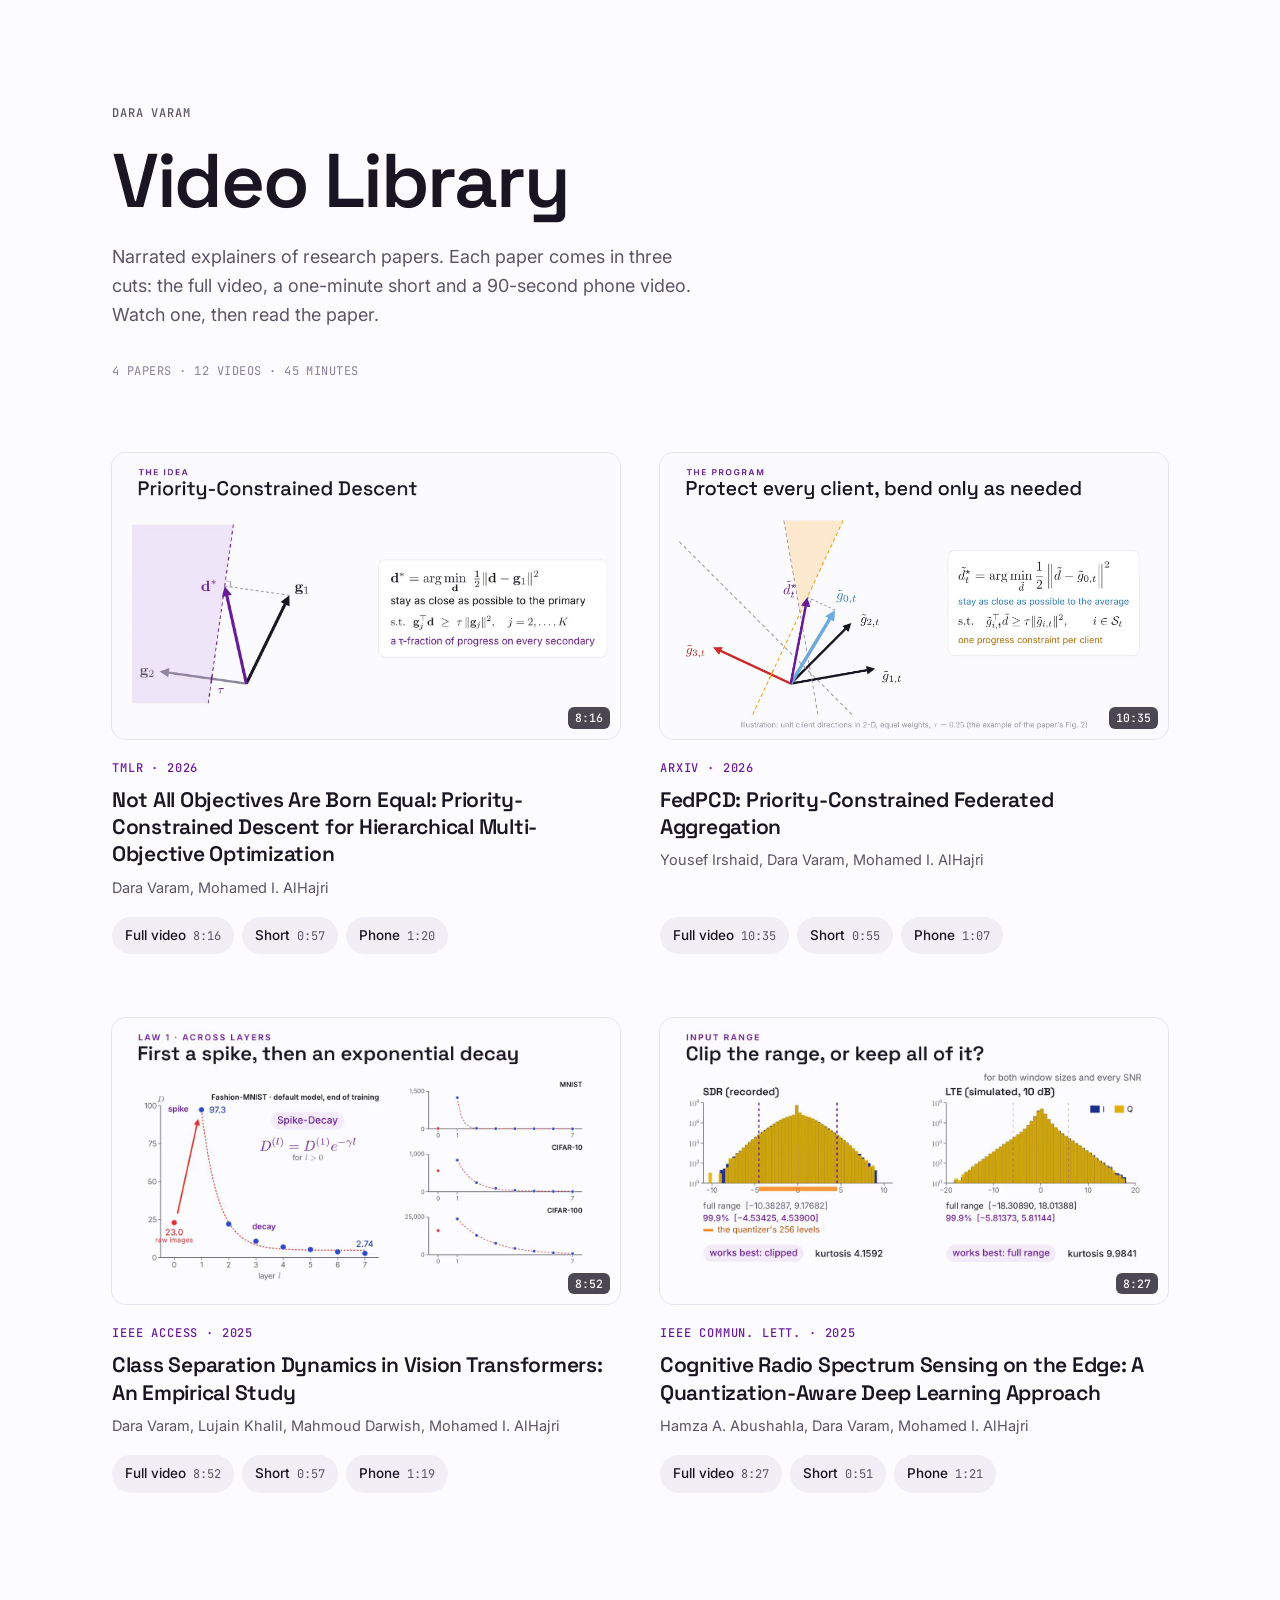
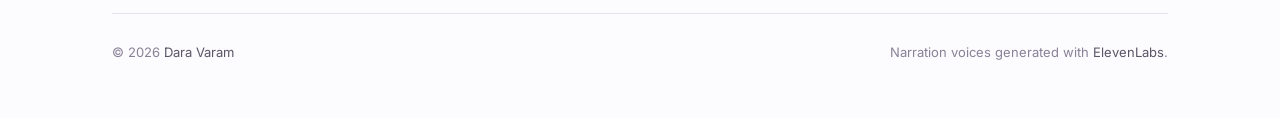
==== index.html @ 5857c69d "Video Library: four papers, three cuts each index.html and one page per paper, generated from papers" ====
<!DOCTYPE html>
<html lang="en">
<head>
<meta charset="utf-8" />
<meta name="viewport" content="width=device-width, initial-scale=1" />
<title>Video Library · Dara Varam</title>
<meta name="description" content="Narrated explainers of research papers. Each paper comes in three cuts: the full video, a one-minute short and a 90-second phone video. Watch one, then read the paper." />
<link rel="canonical" href="https://daravaram.github.io/video-library/" />
<meta property="og:type" content="website" />
<meta property="og:title" content="Video Library · Dara Varam" />
<meta property="og:description" content="Narrated explainers of research papers. Each paper comes in three cuts: the full video, a one-minute short and a 90-second phone video. Watch one, then read the paper." />
<meta property="og:url" content="https://daravaram.github.io/video-library/" />
<meta property="og:image" content="https://daravaram.github.io/video-library/assets/og.jpg" />
<meta name="twitter:card" content="summary_large_image" />
<meta name="theme-color" content="#FCFBFD" media="(prefers-color-scheme: light)" />
<meta name="theme-color" content="#131117" media="(prefers-color-scheme: dark)" />
<link rel="preconnect" href="https://fonts.googleapis.com" />
<link rel="preconnect" href="https://fonts.gstatic.com" crossorigin />
<link rel="stylesheet" href="https://fonts.googleapis.com/css2?family=Space+Grotesk:wght@500;600&family=Inter:wght@400;500;600&family=JetBrains+Mono:wght@400;500&display=swap" />
<link rel="icon" href="data:image/svg+xml,%3Csvg xmlns='http://www.w3.org/2000/svg' viewBox='0 0 32 32'%3E%3Crect width='32' height='32' rx='8' fill='%236A1B9A'/%3E%3Cpath d='M12.5 9.5v13l10-6.5z' fill='%23FCFBFD'/%3E%3C/svg%3E" />
<link rel="stylesheet" href="assets/style.css?v=ab50d0f7" />
</head>
<body class="home">
<div class="wrap">
  <header class="masthead">
    <p class="eyebrow"><a href="https://daravaram.github.io/">Dara Varam</a></p>
    <h1>Video Library</h1>
    <p class="intro">Narrated explainers of research papers. Each paper comes in three cuts: the full video, a one-minute short and a 90-second phone video. Watch one, then read the paper.</p>
    <p class="stats">4 papers · 12 videos · 45 minutes</p>
  </header>
  <main class="grid">
    <article class="card">
      <a class="thumb" href="pcd/" aria-label="Watch: Priority-Constrained Descent (PCD)">
        <img src="videos/pcd/full.jpg" alt="" width="1280" height="720" loading="lazy" />
        <video muted loop playsinline preload="none" data-src="videos/pcd/short.mp4" aria-hidden="true" tabindex="-1"></video>
        <span class="runtime">8:16</span>
      </a>
      <p class="meta">TMLR · 2026</p>
      <h2><a href="pcd/">Not All Objectives Are Born Equal: Priority-Constrained Descent for Hierarchical Multi-Objective Optimization</a></h2>
      <p class="authors">Dara Varam, Mohamed I. AlHajri</p>
      <ul class="cuts" aria-label="Cuts"><li><a href="pcd/#full">Full video <span>8:16</span></a></li><li><a href="pcd/#short">Short <span>0:57</span></a></li><li><a href="pcd/#phone">Phone <span>1:20</span></a></li></ul>
    </article>
    <article class="card">
      <a class="thumb" href="fedpcd/" aria-label="Watch: FedPCD">
        <img src="videos/fedpcd/full.jpg" alt="" width="1280" height="720" loading="lazy" />
        <video muted loop playsinline preload="none" data-src="videos/fedpcd/short.mp4" aria-hidden="true" tabindex="-1"></video>
        <span class="runtime">10:35</span>
      </a>
      <p class="meta">arXiv · 2026</p>
      <h2><a href="fedpcd/">FedPCD: Priority-Constrained Federated Aggregation</a></h2>
      <p class="authors">Yousef Irshaid, Dara Varam, Mohamed I. AlHajri</p>
      <ul class="cuts" aria-label="Cuts"><li><a href="fedpcd/#full">Full video <span>10:35</span></a></li><li><a href="fedpcd/#short">Short <span>0:55</span></a></li><li><a href="fedpcd/#phone">Phone <span>1:07</span></a></li></ul>
    </article>
    <article class="card">
      <a class="thumb" href="vit-class-separation/" aria-label="Watch: Class Separation Dynamics in Vision Transformers">
        <img src="videos/vit-class-separation/full.jpg" alt="" width="1280" height="720" loading="lazy" />
        <video muted loop playsinline preload="none" data-src="videos/vit-class-separation/short.mp4" aria-hidden="true" tabindex="-1"></video>
        <span class="runtime">8:52</span>
      </a>
      <p class="meta">IEEE Access · 2025</p>
      <h2><a href="vit-class-separation/">Class Separation Dynamics in Vision Transformers: An Empirical Study</a></h2>
      <p class="authors">Dara Varam, Lujain Khalil, Mahmoud Darwish, Mohamed I. AlHajri</p>
      <ul class="cuts" aria-label="Cuts"><li><a href="vit-class-separation/#full">Full video <span>8:52</span></a></li><li><a href="vit-class-separation/#short">Short <span>0:57</span></a></li><li><a href="vit-class-separation/#phone">Phone <span>1:19</span></a></li></ul>
    </article>
    <article class="card">
      <a class="thumb" href="spectrum-sensing/" aria-label="Watch: Cognitive Radio Spectrum Sensing on the Edge">
        <img src="videos/spectrum-sensing/full.jpg" alt="" width="1280" height="720" loading="lazy" />
        <video muted loop playsinline preload="none" data-src="videos/spectrum-sensing/short.mp4" aria-hidden="true" tabindex="-1"></video>
        <span class="runtime">8:27</span>
      </a>
      <p class="meta">IEEE Commun. Lett. · 2025</p>
      <h2><a href="spectrum-sensing/">Cognitive Radio Spectrum Sensing on the Edge: A Quantization-Aware Deep Learning Approach</a></h2>
      <p class="authors">Hamza A. Abushahla, Dara Varam, Mohamed I. AlHajri</p>
      <ul class="cuts" aria-label="Cuts"><li><a href="spectrum-sensing/#full">Full video <span>8:27</span></a></li><li><a href="spectrum-sensing/#short">Short <span>0:51</span></a></li><li><a href="spectrum-sensing/#phone">Phone <span>1:21</span></a></li></ul>
    </article>
  </main>
  <footer class="site">
    <span>&copy; 2026 <a href="https://daravaram.github.io/">Dara Varam</a></span>
    <span>Narration voices generated with <a href="https://elevenlabs.io" target="_blank" rel="noopener">ElevenLabs</a>.</span>
  </footer>
</div>
<script src="assets/library.js?v=c8559719"></script>
</body>
</html>
---- assets/style.css ----
/* Video Library. The colours and fonts are the videos' own (elib's default theme). */

:root {
  --paper: #FCFBFD;
  --surface: #FFFFFF;
  --ink: #1A1523;
  --slate: #5B5566;
  --faint: #8A8298;
  --mist: #E7E3EE;
  --chip: #F1EEF5;
  --accent: #6A1B9A;
  --on-accent: #FCFBFD;
  --shadow: 0 1px 2px rgba(26, 21, 35, .06), 0 8px 24px -12px rgba(26, 21, 35, .18);
  --display: "Space Grotesk", ui-sans-serif, system-ui, sans-serif;
  --body: "Inter", ui-sans-serif, system-ui, sans-serif;
  --mono: "JetBrains Mono", ui-monospace, "SF Mono", Menlo, monospace;
  --radius: 14px;
  color-scheme: light;
}

@media (prefers-color-scheme: dark) {
  :root {
    --paper: #131117;
    --surface: #1B1820;
    --ink: #EEEBF2;
    --slate: #A9A2B5;
    --faint: #7E778A;
    --mist: #2C2833;
    --chip: #221F28;
    --accent: #C9A2E8;
    --on-accent: #131117;
    --shadow: 0 1px 2px rgba(0, 0, 0, .3), 0 8px 24px -12px rgba(0, 0, 0, .6);
    color-scheme: dark;
  }
}

*, *::before, *::after { box-sizing: border-box; }
html { -webkit-text-size-adjust: 100%; }
body {
  margin: 0;
  background: var(--paper);
  color: var(--ink);
  font: 400 16px/1.6 var(--body);
  -webkit-font-smoothing: antialiased;
  -moz-osx-font-smoothing: grayscale;
}
a { color: inherit; }
img, video { max-width: 100%; }
:focus-visible { outline: 2px solid var(--accent); outline-offset: 3px; border-radius: 6px; }
::selection { background: var(--accent); color: var(--on-accent); }

.wrap { max-width: 1120px; margin: 0 auto; padding: 0 32px; }
.wrap.narrow { max-width: 960px; }
@media (max-width: 640px) { .wrap { padding: 0 16px; } }

/* small mono labels: the owner, venues, section names */
.eyebrow, .meta, .label, .stats, .crumbs, .pager small {
  font-family: var(--mono);
  font-size: 12px;
  font-weight: 500;
  letter-spacing: .07em;
  text-transform: uppercase;
}

/* ---------------------------------------------------------------- index */

.masthead { padding: 104px 0 64px; }
.eyebrow { margin: 0 0 20px; color: var(--slate); }
.eyebrow a { text-decoration: none; }
.eyebrow a:hover { color: var(--accent); }
h1 {
  margin: 0;
  font: 600 clamp(44px, 7.5vw, 76px)/1 var(--display);
  letter-spacing: -.03em;
}
.intro { max-width: 54ch; margin: 24px 0 0; color: var(--slate); font-size: 18px; line-height: 1.6; }
.stats { margin: 32px 0 0; color: var(--faint); font-weight: 400; letter-spacing: .04em; }

.grid { display: grid; grid-template-columns: 1fr; gap: 64px 40px; padding: 8px 0 120px; }
@media (min-width: 780px) { .grid { grid-template-columns: 1fr 1fr; } }
@media (max-width: 640px) { .masthead { padding: 64px 0 40px; } .grid { gap: 48px; padding-bottom: 80px; } }

.card { display: flex; flex-direction: column; animation: rise .7s cubic-bezier(.2, .7, .2, 1) both; }
.card:nth-child(2) { animation-delay: .06s; }
.card:nth-child(3) { animation-delay: .12s; }
.card:nth-child(4) { animation-delay: .18s; }
.card:nth-child(n+5) { animation-delay: .24s; }
@keyframes rise { from { opacity: 0; transform: translateY(10px); } }

.thumb {
  position: relative;
  display: block;
  aspect-ratio: 16 / 9;
  overflow: hidden;
  border-radius: var(--radius);
  background: #FCFBFD;
  box-shadow: 0 0 0 1px var(--mist);
  transition: box-shadow .3s, transform .4s cubic-bezier(.2, .7, .2, 1);
}
.thumb img, .thumb video {
  position: absolute; inset: 0;
  width: 100%; height: 100%;
  object-fit: cover;
  display: block;
}
.thumb video { opacity: 0; transition: opacity .4s; }
.thumb.playing video { opacity: 1; }
.card:hover .thumb { box-shadow: 0 0 0 1px var(--mist), var(--shadow); transform: translateY(-2px); }
.runtime {
  position: absolute; right: 10px; bottom: 10px;
  padding: 5px 7px;
  border-radius: 6px;
  background: rgba(26, 21, 35, .78);
  color: #FCFBFD;
  font: 500 11.5px/1 var(--mono);
  transition: opacity .3s;
}
.thumb.playing .runtime { opacity: 0; }

.card .meta { margin: 20px 0 0; color: var(--accent); }
.card h2 { margin: 8px 0 0; font: 600 21px/1.3 var(--display); letter-spacing: -.012em; }
.card h2 a { text-decoration: none; }
.card h2 a:hover { color: var(--accent); }
.authors { margin: 8px 0 0; color: var(--slate); font-size: 14.5px; }

.cuts { display: flex; flex-wrap: wrap; gap: 8px; margin: auto 0 0; padding: 18px 0 0; list-style: none; }
.cuts a {
  display: inline-flex; align-items: baseline; gap: 7px;
  padding: 8px 13px;
  border-radius: 999px;
  background: var(--chip);
  font-size: 13.5px; font-weight: 500;
  text-decoration: none;
  transition: background .2s, color .2s;
}
.cuts a span { color: var(--slate); font: 400 12px/1 var(--mono); transition: color .2s; }
.cuts a:hover { background: var(--accent); color: var(--on-accent); }
.cuts a:hover span { color: inherit; }

/* ---------------------------------------------------------------- paper page */

.crumbs { padding: 36px 0 0; }
.crumbs a { color: var(--slate); text-decoration: none; }
.crumbs a:hover { color: var(--accent); }

.paper-head { padding: 56px 0 36px; animation: rise .6s cubic-bezier(.2, .7, .2, 1) both; }
.paper-head .meta { margin: 0; color: var(--accent); }
.paper-head h1 { margin-top: 14px; font-size: clamp(30px, 4.6vw, 46px); line-height: 1.1; letter-spacing: -.022em; }
.paper-head .authors { margin-top: 16px; font-size: 16.5px; }
@media (max-width: 640px) { .paper-head { padding: 36px 0 28px; } }

.links { display: flex; flex-wrap: wrap; gap: 8px; margin: 24px 0 0; padding: 0; list-style: none; }
.links a {
  display: inline-flex; align-items: center; gap: 6px;
  padding: 8px 13px;
  border-radius: 999px;
  background: var(--surface);
  box-shadow: inset 0 0 0 1px var(--mist);
  font-size: 14px; font-weight: 500;
  text-decoration: none;
  transition: background .2s, color .2s, box-shadow .2s;
}
.links a:hover { background: var(--accent); color: var(--on-accent); box-shadow: inset 0 0 0 1px var(--accent); }
.ext { width: 11px; height: 11px; fill: none; stroke: currentColor; stroke-width: 1.5; stroke-linecap: round; stroke-linejoin: round; opacity: .7; }

.watch { animation: rise .6s .08s cubic-bezier(.2, .7, .2, 1) both; }
.seg {
  display: inline-flex; gap: 2px;
  max-width: 100%;
  margin: 0 0 16px; padding: 4px;
  overflow-x: auto;
  border-radius: 999px;
  background: var(--chip);
  scrollbar-width: none;
}
.seg::-webkit-scrollbar { display: none; }
.seg button {
  display: inline-flex; align-items: baseline; gap: 8px;
  padding: 9px 16px;
  border: 0; border-radius: 999px;
  background: none;
  color: var(--slate);
  font: 500 14px/1.2 var(--body);
  white-space: nowrap;
  cursor: pointer;
  transition: background .2s, color .2s, box-shadow .2s;
}
.seg button span { color: var(--faint); font: 400 12px/1 var(--mono); }
.seg button:hover { color: var(--ink); }
.seg button[aria-pressed="true"] { background: var(--surface); color: var(--ink); box-shadow: 0 0 0 1px var(--mist), 0 1px 2px rgba(26, 21, 35, .06); }
@media (max-width: 640px) {
  .seg { display: flex; width: 100%; }
  .seg button { flex: 1; justify-content: center; gap: 6px; padding: 9px 6px; font-size: 13.5px; }
  .seg button span { font-size: 11px; }
}

.screen {
  aspect-ratio: 16 / 9;
  overflow: hidden;
  border-radius: var(--radius);
  background: #FCFBFD;
  box-shadow: 0 0 0 1px var(--mist), var(--shadow);
}
.screen[hidden] { display: none; }
.screen video { display: block; width: 100%; height: 100%; background: #FCFBFD; }
/* the phone cut sits upright in the same frame; on a phone it fills the width */
.screen.portrait { display: flex; justify-content: center; background: var(--chip); }
.screen.portrait[hidden] { display: none; }
.screen.portrait video { width: auto; aspect-ratio: 9 / 16; }
@media (max-width: 640px) {
  .screen.portrait { aspect-ratio: 9 / 16; }
  .screen.portrait video { width: 100%; }
}

.chapters {
  display: grid; grid-template-columns: repeat(auto-fill, minmax(230px, 1fr)); gap: 0 28px;
  margin: 28px 0 0; padding: 0;
  list-style: none;
}
.chapters[hidden] { display: none; }
.chapters button {
  display: flex; gap: 14px;
  width: 100%;
  padding: 9px 0;
  border: 0; border-top: 1px solid var(--mist);
  background: none;
  color: var(--slate);
  font: 400 14.5px/1.4 var(--body);
  text-align: left;
  cursor: pointer;
  transition: color .2s;
}
.chapters time { min-width: 3.4em; color: var(--faint); font: 400 12.5px/1.65 var(--mono); transition: color .2s; }
.chapters button:hover { color: var(--ink); }
.chapters button.on, .chapters button.on time { color: var(--accent); }

.block { margin-top: 72px; }
.label { margin: 0 0 18px; color: var(--slate); }
.label-row { display: flex; align-items: center; justify-content: space-between; gap: 16px; margin-bottom: 18px; }
.label-row .label { margin: 0; }
.abstract { max-width: 72ch; margin: 0; font-size: 16.5px; line-height: 1.75; }
.abstract a { color: var(--accent); text-underline-offset: 3px; word-break: break-all; }

.bib {
  margin: 0; padding: 22px 24px;
  overflow-x: auto;
  border-radius: var(--radius);
  background: var(--surface);
  box-shadow: inset 0 0 0 1px var(--mist);
  font: 400 13px/1.7 var(--mono);
  white-space: pre;
}
.copy {
  padding: 7px 12px;
  border: 0; border-radius: 999px;
  background: var(--chip);
  color: var(--ink);
  font: 500 13px/1.2 var(--body);
  cursor: pointer;
  transition: background .2s, color .2s;
}
.copy:hover, .copy.done { background: var(--accent); color: var(--on-accent); }

.pager { display: grid; grid-template-columns: 1fr 1fr; gap: 24px; margin: 104px 0 0; padding: 32px 0; border-top: 1px solid var(--mist); }
.pager:empty { display: none; }
.pager a { display: block; text-decoration: none; }
.pager .next { grid-column: 2; text-align: right; }
.pager small { display: block; margin-bottom: 8px; color: var(--faint); }
.pager span { font: 600 17px/1.3 var(--display); letter-spacing: -.01em; transition: color .2s; }
.pager a:hover span { color: var(--accent); }
@media (max-width: 640px) { .pager { margin-top: 72px; } .pager span { font-size: 15px; } }

/* ---------------------------------------------------------------- footer */

footer.site {
  display: flex; flex-wrap: wrap; justify-content: space-between; gap: 8px 24px;
  padding: 28px 0 56px;
  border-top: 1px solid var(--mist);
  color: var(--faint);
  font-size: 13px;
}
.paper footer.site { border-top: 0; padding-top: 0; }
footer.site a { color: var(--slate); text-decoration: none; }
footer.site a:hover { color: var(--accent); }

@media (prefers-reduced-motion: reduce) {
  *, *::before, *::after { animation: none !important; transition: none !important; }
}
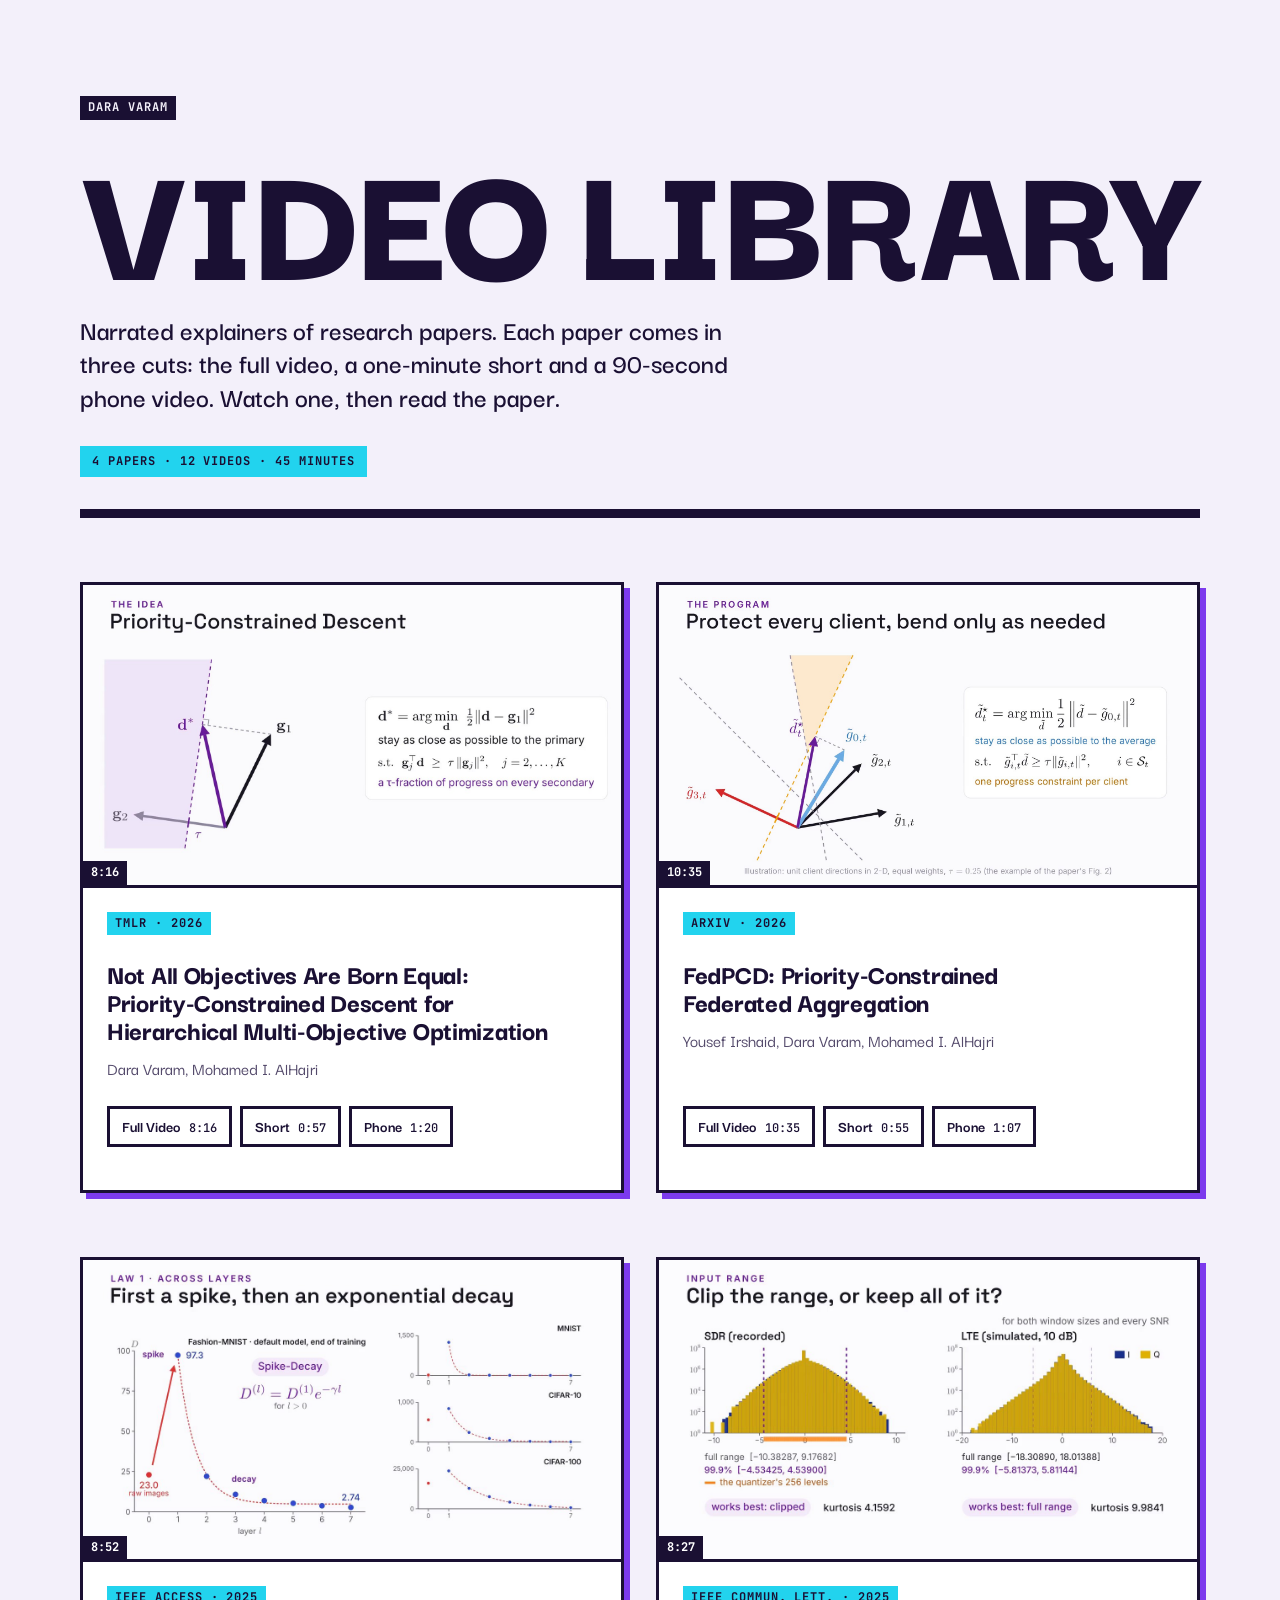
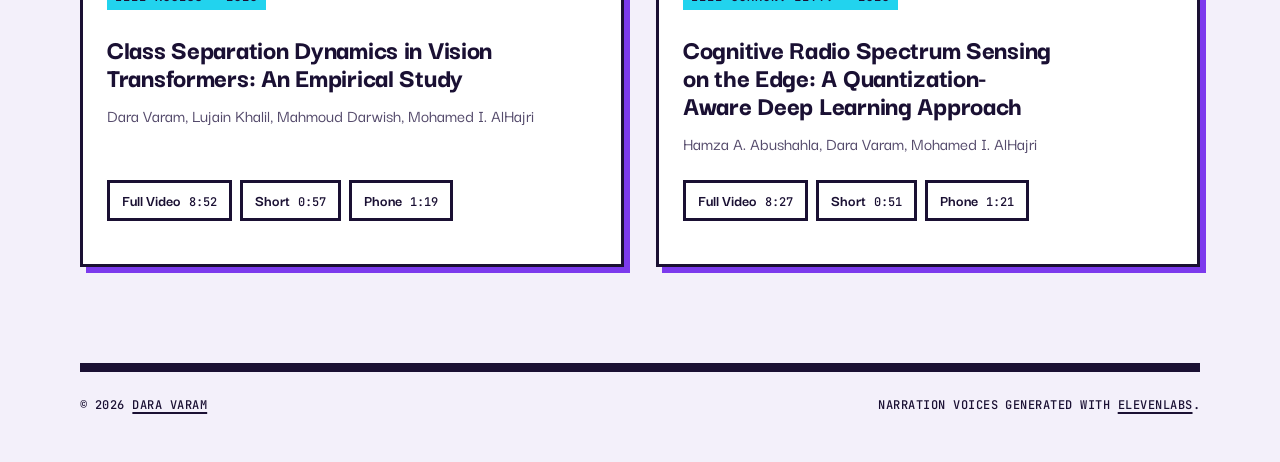
==== commit 77366d73: "Brutalist redesign in violet, cyan and light blue Darker Grotesque and JetBrains Mono, square corner" ====
--- a/index.html
+++ b/index.html
@@ -12,15 +12,16 @@
 <meta property="og:url" content="https://daravaram.github.io/video-library/" />
 <meta property="og:image" content="https://daravaram.github.io/video-library/assets/og.jpg" />
 <meta name="twitter:card" content="summary_large_image" />
-<meta name="theme-color" content="#FCFBFD" media="(prefers-color-scheme: light)" />
-<meta name="theme-color" content="#131117" media="(prefers-color-scheme: dark)" />
+<meta name="theme-color" content="#F3F0FA" media="(prefers-color-scheme: light)" />
+<meta name="theme-color" content="#140D24" media="(prefers-color-scheme: dark)" />
 <link rel="preconnect" href="https://fonts.googleapis.com" />
 <link rel="preconnect" href="https://fonts.gstatic.com" crossorigin />
-<link rel="stylesheet" href="https://fonts.googleapis.com/css2?family=Space+Grotesk:wght@500;600&family=Inter:wght@400;500;600&family=JetBrains+Mono:wght@400;500&display=swap" />
-<link rel="icon" href="data:image/svg+xml,%3Csvg xmlns='http://www.w3.org/2000/svg' viewBox='0 0 32 32'%3E%3Crect width='32' height='32' rx='8' fill='%236A1B9A'/%3E%3Cpath d='M12.5 9.5v13l10-6.5z' fill='%23FCFBFD'/%3E%3C/svg%3E" />
-<link rel="stylesheet" href="assets/style.css?v=ab50d0f7" />
+<link rel="stylesheet" href="https://fonts.googleapis.com/css2?family=Darker+Grotesque:wght@400;500;600;700;800;900&family=JetBrains+Mono:wght@400;500;700&display=swap" />
+<link rel="icon" href="data:image/svg+xml,%3Csvg xmlns='http://www.w3.org/2000/svg' viewBox='0 0 32 32'%3E%3Crect width='32' height='32' fill='%231A1033'/%3E%3Crect x='3' y='3' width='26' height='26' fill='%237C3AED'/%3E%3Cpath d='M12 9v14l11-7z' fill='%2322D3EE'/%3E%3C/svg%3E" />
+<link rel="stylesheet" href="assets/style.css?v=0896edd5" />
 </head>
 <body class="home">
+<a class="skip" href="#main">Skip to Content</a>
 <div class="wrap">
   <header class="masthead">
     <p class="eyebrow"><a href="https://daravaram.github.io/">Dara Varam</a></p>
@@ -28,28 +29,28 @@
     <p class="intro">Narrated explainers of research papers. Each paper comes in three cuts: the full video, a one-minute short and a 90-second phone video. Watch one, then read the paper.</p>
     <p class="stats">4 papers · 12 videos · 45 minutes</p>
   </header>
-  <main class="grid">
+  <main class="grid" id="main">
     <article class="card">
       <a class="thumb" href="pcd/" aria-label="Watch: Priority-Constrained Descent (PCD)">
-        <img src="videos/pcd/full.jpg" alt="" width="1280" height="720" loading="lazy" />
+        <img src="videos/pcd/full.jpg" alt="" width="1280" height="720" fetchpriority="high" />
         <video muted loop playsinline preload="none" data-src="videos/pcd/short.mp4" aria-hidden="true" tabindex="-1"></video>
         <span class="runtime">8:16</span>
       </a>
       <p class="meta">TMLR · 2026</p>
       <h2><a href="pcd/">Not All Objectives Are Born Equal: Priority-Constrained Descent for Hierarchical Multi-Objective Optimization</a></h2>
       <p class="authors">Dara Varam, Mohamed I. AlHajri</p>
-      <ul class="cuts" aria-label="Cuts"><li><a href="pcd/#full">Full video <span>8:16</span></a></li><li><a href="pcd/#short">Short <span>0:57</span></a></li><li><a href="pcd/#phone">Phone <span>1:20</span></a></li></ul>
+      <ul class="cuts" aria-label="Cuts"><li><a href="pcd/#full">Full Video <span>8:16</span></a></li><li><a href="pcd/#short">Short <span>0:57</span></a></li><li><a href="pcd/#phone">Phone <span>1:20</span></a></li></ul>
     </article>
     <article class="card">
       <a class="thumb" href="fedpcd/" aria-label="Watch: FedPCD">
-        <img src="videos/fedpcd/full.jpg" alt="" width="1280" height="720" loading="lazy" />
+        <img src="videos/fedpcd/full.jpg" alt="" width="1280" height="720"  />
         <video muted loop playsinline preload="none" data-src="videos/fedpcd/short.mp4" aria-hidden="true" tabindex="-1"></video>
         <span class="runtime">10:35</span>
       </a>
       <p class="meta">arXiv · 2026</p>
       <h2><a href="fedpcd/">FedPCD: Priority-Constrained Federated Aggregation</a></h2>
       <p class="authors">Yousef Irshaid, Dara Varam, Mohamed I. AlHajri</p>
-      <ul class="cuts" aria-label="Cuts"><li><a href="fedpcd/#full">Full video <span>10:35</span></a></li><li><a href="fedpcd/#short">Short <span>0:55</span></a></li><li><a href="fedpcd/#phone">Phone <span>1:07</span></a></li></ul>
+      <ul class="cuts" aria-label="Cuts"><li><a href="fedpcd/#full">Full Video <span>10:35</span></a></li><li><a href="fedpcd/#short">Short <span>0:55</span></a></li><li><a href="fedpcd/#phone">Phone <span>1:07</span></a></li></ul>
     </article>
     <article class="card">
       <a class="thumb" href="vit-class-separation/" aria-label="Watch: Class Separation Dynamics in Vision Transformers">
@@ -60,7 +61,7 @@
       <p class="meta">IEEE Access · 2025</p>
       <h2><a href="vit-class-separation/">Class Separation Dynamics in Vision Transformers: An Empirical Study</a></h2>
       <p class="authors">Dara Varam, Lujain Khalil, Mahmoud Darwish, Mohamed I. AlHajri</p>
-      <ul class="cuts" aria-label="Cuts"><li><a href="vit-class-separation/#full">Full video <span>8:52</span></a></li><li><a href="vit-class-separation/#short">Short <span>0:57</span></a></li><li><a href="vit-class-separation/#phone">Phone <span>1:19</span></a></li></ul>
+      <ul class="cuts" aria-label="Cuts"><li><a href="vit-class-separation/#full">Full Video <span>8:52</span></a></li><li><a href="vit-class-separation/#short">Short <span>0:57</span></a></li><li><a href="vit-class-separation/#phone">Phone <span>1:19</span></a></li></ul>
     </article>
     <article class="card">
       <a class="thumb" href="spectrum-sensing/" aria-label="Watch: Cognitive Radio Spectrum Sensing on the Edge">
@@ -71,14 +72,17 @@
       <p class="meta">IEEE Commun. Lett. · 2025</p>
       <h2><a href="spectrum-sensing/">Cognitive Radio Spectrum Sensing on the Edge: A Quantization-Aware Deep Learning Approach</a></h2>
       <p class="authors">Hamza A. Abushahla, Dara Varam, Mohamed I. AlHajri</p>
-      <ul class="cuts" aria-label="Cuts"><li><a href="spectrum-sensing/#full">Full video <span>8:27</span></a></li><li><a href="spectrum-sensing/#short">Short <span>0:51</span></a></li><li><a href="spectrum-sensing/#phone">Phone <span>1:21</span></a></li></ul>
+      <ul class="cuts" aria-label="Cuts"><li><a href="spectrum-sensing/#full">Full Video <span>8:27</span></a></li><li><a href="spectrum-sensing/#short">Short <span>0:51</span></a></li><li><a href="spectrum-sensing/#phone">Phone <span>1:21</span></a></li></ul>
     </article>
   </main>
   <footer class="site">
     <span>&copy; 2026 <a href="https://daravaram.github.io/">Dara Varam</a></span>
-    <span>Narration voices generated with <a href="https://elevenlabs.io" target="_blank" rel="noopener">ElevenLabs</a>.</span>
+    <span>Narration voices generated with <a href="https://elevenlabs.io" target="_blank" rel="noopener" translate="no">ElevenLabs</a>.</span>
   </footer>
 </div>
-<script src="assets/library.js?v=c8559719"></script>
+<div class="visitor-widget" aria-hidden="true">
+<script type="text/javascript" id="mapmyvisitors" src="https://visitormap.visitormap.workers.dev/map.js?d=vQcILETVswZfTonNsgaogfZ0&cl=171221&co=0e0b13&ct=a79bbd&w=a"></script>
+</div>
+<script src="assets/library.js?v=1ab29950"></script>
 </body>
 </html>
--- a/assets/style.css
+++ b/assets/style.css
@@ -1,101 +1,165 @@
-/* Video Library. The colours and fonts are the videos' own (elib's default theme). */
+/* Video Library. Brutalism: raw surfaces, heavy rules, square corners, hard offset shadows.
+   Fonts: Darker Grotesque (display and body), JetBrains Mono (labels and timecodes).
+   Colour: violet, cyan and light blue. Violet fills carry white text (--on-primary); cyan and light-blue fills
+   carry dark ink (--on-fill) in both themes. Violet text is --primary-ink. */
 
 :root {
-  --paper: #FCFBFD;
+  /* colour */
+  --primary: #7C3AED;
+  --primary-ink: #6D28D9;
+  --on-primary: #FFFFFF;
+  --secondary: #22D3EE;
+  --tertiary: #BAE6FD;
+  --success: #16A34A;
+  --warning: #D97706;
+  --danger: #DC2626;
+  --paper: #F3F0FA;
   --surface: #FFFFFF;
-  --ink: #1A1523;
-  --slate: #5B5566;
-  --faint: #8A8298;
-  --mist: #E7E3EE;
-  --chip: #F1EEF5;
-  --accent: #6A1B9A;
-  --on-accent: #FCFBFD;
-  --shadow: 0 1px 2px rgba(26, 21, 35, .06), 0 8px 24px -12px rgba(26, 21, 35, .18);
-  --display: "Space Grotesk", ui-sans-serif, system-ui, sans-serif;
-  --body: "Inter", ui-sans-serif, system-ui, sans-serif;
+  --sunk: #DCE8F7;
+  --ink: #1A1033;
+  --slate: #544A6B;
+  --on-fill: #1A1033;
+  --shade: #7C3AED;            /* the hard offset shadow */
+  --frame: #FCFBFD;            /* behind the videos: their own background */
+
+  /* type */
+  --display: "Darker Grotesque", ui-sans-serif, system-ui, sans-serif;
+  --body: "Darker Grotesque", ui-sans-serif, system-ui, sans-serif;
   --mono: "JetBrains Mono", ui-monospace, "SF Mono", Menlo, monospace;
-  --radius: 14px;
+
+  /* space: 4/8/12/16/24/32, larger steps are multiples of 32 */
+  --s1: 4px;
+  --s2: 8px;
+  --s3: 12px;
+  --s4: 16px;
+  --s5: 24px;
+  --s6: 32px;
+
+  /* structure */
+  --rule: 3px;
+  --line: var(--rule) solid var(--ink);
+  --drop: 6px;
+  --shadow: var(--drop) var(--drop) 0 var(--shade);
+  --shadow-up: calc(var(--drop) + 4px) calc(var(--drop) + 4px) 0 var(--shade);
   color-scheme: light;
 }
 
 @media (prefers-color-scheme: dark) {
   :root {
-    --paper: #131117;
-    --surface: #1B1820;
-    --ink: #EEEBF2;
-    --slate: #A9A2B5;
-    --faint: #7E778A;
-    --mist: #2C2833;
-    --chip: #221F28;
-    --accent: #C9A2E8;
-    --on-accent: #131117;
-    --shadow: 0 1px 2px rgba(0, 0, 0, .3), 0 8px 24px -12px rgba(0, 0, 0, .6);
+    --primary-ink: #C4B5FD;
+    --paper: #140D24;
+    --surface: #1E1533;
+    --sunk: #0C0718;
+    --ink: #EDE9FE;
+    --slate: #B9AED6;
+    --shade: #22D3EE;
     color-scheme: dark;
   }
 }
 
 *, *::before, *::after { box-sizing: border-box; }
-html { -webkit-text-size-adjust: 100%; }
+html { -webkit-text-size-adjust: 100%; -webkit-tap-highlight-color: rgba(124, 58, 237, .25); touch-action: manipulation; }
 body {
   margin: 0;
   background: var(--paper);
   color: var(--ink);
-  font: 400 16px/1.6 var(--body);
-  -webkit-font-smoothing: antialiased;
-  -moz-osx-font-smoothing: grayscale;
+  font: 500 19px/1.45 var(--body);
 }
 a { color: inherit; }
 img, video { max-width: 100%; }
-:focus-visible { outline: 2px solid var(--accent); outline-offset: 3px; border-radius: 6px; }
-::selection { background: var(--accent); color: var(--on-accent); }
-
-.wrap { max-width: 1120px; margin: 0 auto; padding: 0 32px; }
-.wrap.narrow { max-width: 960px; }
-@media (max-width: 640px) { .wrap { padding: 0 16px; } }
+:focus-visible { outline: var(--rule) solid var(--ink); outline-offset: 3px; }
+::selection { background: var(--secondary); color: var(--on-fill); }
+h1, h2, .pager span { text-wrap: balance; overflow-wrap: break-word; }
+
+/* the skip link: off screen until a keyboard reaches it */
+.skip {
+  position: absolute; left: var(--s4); top: var(--s4); z-index: 10;
+  padding: var(--s2) var(--s3);
+  border: var(--line);
+  background: var(--secondary); color: var(--on-fill);
+  font: 700 16px/1.2 var(--body);
+  text-decoration: none;
+  transform: translateY(calc(-100% - var(--s6)));
+}
+.skip:focus-visible { transform: none; }
+.visually-hidden { position: absolute; width: 1px; height: 1px; margin: -1px; overflow: hidden; clip-path: inset(50%); white-space: nowrap; }
+
+.wrap { max-width: 1184px; margin: 0 auto; padding: 0 var(--s6); }
+.wrap.narrow { max-width: 992px; }
+@media (max-width: 640px) { .wrap { padding: 0 var(--s4); } }
 
 /* small mono labels: the owner, venues, section names */
 .eyebrow, .meta, .label, .stats, .crumbs, .pager small {
   font-family: var(--mono);
   font-size: 12px;
-  font-weight: 500;
-  letter-spacing: .07em;
+  font-weight: 700;
+  line-height: 1.3;
+  letter-spacing: .08em;
   text-transform: uppercase;
 }
 
+/* the shared button look: links, chips, toggles, copy */
+.cuts a, .links a, .seg button, .copy {
+  display: inline-flex; align-items: baseline; gap: var(--s2);
+  padding: var(--s2) var(--s3);
+  border: var(--line);
+  border-radius: 0;
+  background: var(--surface);
+  color: var(--ink);
+  font: 700 16px/1.2 var(--body);
+  text-decoration: none;
+  cursor: pointer;
+  transition: transform .08s;
+}
+.cuts a:hover, .links a:hover, .copy:hover {
+  background: var(--primary); color: var(--on-primary);
+  box-shadow: 3px 3px 0 var(--shade); transform: translate(-3px, -3px);
+}
+.cuts a:active, .links a:active, .seg button:active, .copy:active { box-shadow: none; transform: none; }
+
 /* ---------------------------------------------------------------- index */
 
-.masthead { padding: 104px 0 64px; }
-.eyebrow { margin: 0 0 20px; color: var(--slate); }
-.eyebrow a { text-decoration: none; }
-.eyebrow a:hover { color: var(--accent); }
+.masthead { padding: calc(var(--s6) * 3) 0 var(--s6); border-bottom: calc(var(--rule) * 3) solid var(--ink); }
+.eyebrow { margin: 0 0 var(--s5); color: var(--ink); }
+.eyebrow a {
+  display: inline-block; padding: var(--s1) var(--s2);
+  background: var(--ink); color: var(--paper);
+  text-decoration: none;
+}
+.eyebrow a:hover { background: var(--primary); color: var(--on-primary); }
 h1 {
   margin: 0;
-  font: 600 clamp(44px, 7.5vw, 76px)/1 var(--display);
+  font: 900 clamp(64px, 14vw, 176px)/.78 var(--display);
   letter-spacing: -.03em;
-}
-.intro { max-width: 54ch; margin: 24px 0 0; color: var(--slate); font-size: 18px; line-height: 1.6; }
-.stats { margin: 32px 0 0; color: var(--faint); font-weight: 400; letter-spacing: .04em; }
-
-.grid { display: grid; grid-template-columns: 1fr; gap: 64px 40px; padding: 8px 0 120px; }
+  text-transform: uppercase;
+}
+.intro { max-width: 46ch; margin: var(--s6) 0 0; font-size: clamp(22px, 2.6vw, 28px); font-weight: 600; line-height: 1.2; }
+.stats { display: inline-block; margin: var(--s6) 0 0; padding: var(--s2) var(--s3); background: var(--secondary); color: var(--on-fill); }
+
+.grid { display: grid; grid-template-columns: 1fr; gap: calc(var(--s6) * 2) var(--s6); padding: calc(var(--s6) * 2) 0 calc(var(--s6) * 3); }
 @media (min-width: 780px) { .grid { grid-template-columns: 1fr 1fr; } }
-@media (max-width: 640px) { .masthead { padding: 64px 0 40px; } .grid { gap: 48px; padding-bottom: 80px; } }
-
-.card { display: flex; flex-direction: column; animation: rise .7s cubic-bezier(.2, .7, .2, 1) both; }
-.card:nth-child(2) { animation-delay: .06s; }
-.card:nth-child(3) { animation-delay: .12s; }
-.card:nth-child(4) { animation-delay: .18s; }
-.card:nth-child(n+5) { animation-delay: .24s; }
-@keyframes rise { from { opacity: 0; transform: translateY(10px); } }
+@media (max-width: 640px) {
+  .masthead { padding: calc(var(--s6) * 2) 0 var(--s5); }
+  .grid { gap: calc(var(--s6) + var(--s4)); padding: var(--s6) 0 calc(var(--s6) * 2); }
+}
+
+.card {
+  display: flex; flex-direction: column;
+  border: var(--line);
+  background: var(--surface);
+  box-shadow: var(--shadow);
+  transition: transform .08s;
+}
+.card:hover { transform: translate(-4px, -4px); box-shadow: var(--shadow-up); }
+.card > :not(.thumb) { margin-left: var(--s5); margin-right: var(--s5); }
 
 .thumb {
   position: relative;
   display: block;
   aspect-ratio: 16 / 9;
   overflow: hidden;
-  border-radius: var(--radius);
-  background: #FCFBFD;
-  box-shadow: 0 0 0 1px var(--mist);
-  transition: box-shadow .3s, transform .4s cubic-bezier(.2, .7, .2, 1);
+  border-bottom: var(--line);
+  background: var(--frame);
 }
 .thumb img, .thumb video {
   position: absolute; inset: 0;
@@ -103,108 +167,80 @@
   object-fit: cover;
   display: block;
 }
-.thumb video { opacity: 0; transition: opacity .4s; }
+.thumb video { opacity: 0; transition: opacity .2s; }
 .thumb.playing video { opacity: 1; }
-.card:hover .thumb { box-shadow: 0 0 0 1px var(--mist), var(--shadow); transform: translateY(-2px); }
 .runtime {
-  position: absolute; right: 10px; bottom: 10px;
-  padding: 5px 7px;
-  border-radius: 6px;
-  background: rgba(26, 21, 35, .78);
-  color: #FCFBFD;
-  font: 500 11.5px/1 var(--mono);
-  transition: opacity .3s;
+  position: absolute; left: 0; bottom: 0;
+  padding: var(--s1) var(--s2);
+  background: #1A1033;
+  color: #FFFFFF;
+  font: 700 12px/1.3 var(--mono);
+  transition: opacity .2s;
 }
 .thumb.playing .runtime { opacity: 0; }
 
-.card .meta { margin: 20px 0 0; color: var(--accent); }
-.card h2 { margin: 8px 0 0; font: 600 21px/1.3 var(--display); letter-spacing: -.012em; }
+.card .meta { align-self: flex-start; margin-top: var(--s5); padding: var(--s1) var(--s2); background: var(--secondary); color: var(--on-fill); }
+.card h2 { margin-top: var(--s3); margin-bottom: 0; font: 800 28px/1 var(--display); letter-spacing: -.01em; }
 .card h2 a { text-decoration: none; }
-.card h2 a:hover { color: var(--accent); }
-.authors { margin: 8px 0 0; color: var(--slate); font-size: 14.5px; }
-
-.cuts { display: flex; flex-wrap: wrap; gap: 8px; margin: auto 0 0; padding: 18px 0 0; list-style: none; }
-.cuts a {
-  display: inline-flex; align-items: baseline; gap: 7px;
-  padding: 8px 13px;
-  border-radius: 999px;
-  background: var(--chip);
-  font-size: 13.5px; font-weight: 500;
-  text-decoration: none;
-  transition: background .2s, color .2s;
-}
-.cuts a span { color: var(--slate); font: 400 12px/1 var(--mono); transition: color .2s; }
-.cuts a:hover { background: var(--accent); color: var(--on-accent); }
-.cuts a:hover span { color: inherit; }
+.card h2 a:hover { text-decoration: underline; text-decoration-thickness: var(--rule); text-underline-offset: 4px; }
+.authors { margin: var(--s3) 0 0; color: var(--slate); font-size: 18px; }
+
+.cuts { display: flex; flex-wrap: wrap; gap: var(--s2); margin-top: auto; padding: var(--s5) 0; list-style: none; }
+.cuts a span { font: 500 12px/1 var(--mono); }
 
 /* ---------------------------------------------------------------- paper page */
 
-.crumbs { padding: 36px 0 0; }
-.crumbs a { color: var(--slate); text-decoration: none; }
-.crumbs a:hover { color: var(--accent); }
-
-.paper-head { padding: 56px 0 36px; animation: rise .6s cubic-bezier(.2, .7, .2, 1) both; }
-.paper-head .meta { margin: 0; color: var(--accent); }
-.paper-head h1 { margin-top: 14px; font-size: clamp(30px, 4.6vw, 46px); line-height: 1.1; letter-spacing: -.022em; }
-.paper-head .authors { margin-top: 16px; font-size: 16.5px; }
-@media (max-width: 640px) { .paper-head { padding: 36px 0 28px; } }
-
-.links { display: flex; flex-wrap: wrap; gap: 8px; margin: 24px 0 0; padding: 0; list-style: none; }
-.links a {
-  display: inline-flex; align-items: center; gap: 6px;
-  padding: 8px 13px;
-  border-radius: 999px;
-  background: var(--surface);
-  box-shadow: inset 0 0 0 1px var(--mist);
-  font-size: 14px; font-weight: 500;
-  text-decoration: none;
-  transition: background .2s, color .2s, box-shadow .2s;
-}
-.links a:hover { background: var(--accent); color: var(--on-accent); box-shadow: inset 0 0 0 1px var(--accent); }
-.ext { width: 11px; height: 11px; fill: none; stroke: currentColor; stroke-width: 1.5; stroke-linecap: round; stroke-linejoin: round; opacity: .7; }
-
-.watch { animation: rise .6s .08s cubic-bezier(.2, .7, .2, 1) both; }
+.crumbs { padding: var(--s6) 0 0; }
+.crumbs a {
+  display: inline-block; padding: var(--s1) var(--s2);
+  border: var(--line);
+  text-decoration: none;
+}
+.crumbs a:hover { background: var(--ink); color: var(--paper); }
+
+.paper-head { padding: calc(var(--s6) * 2) 0 var(--s6); }
+.paper-head .meta { display: inline-block; margin: 0; padding: var(--s1) var(--s2); background: var(--secondary); color: var(--on-fill); }
+.paper-head h1 { margin-top: var(--s4); font-size: clamp(38px, 6vw, 64px); line-height: .92; letter-spacing: -.02em; text-transform: none; }
+.paper-head .authors { margin-top: var(--s4); font-size: 21px; }
+@media (max-width: 640px) { .paper-head { padding: var(--s6) 0 var(--s5); } }
+
+.links { display: flex; flex-wrap: wrap; gap: var(--s2); margin: var(--s5) 0 0; padding: 0; list-style: none; }
+.links a { align-items: center; }
+.ext { width: 11px; height: 11px; fill: none; stroke: currentColor; stroke-width: 2; stroke-linecap: square; }
+
 .seg {
-  display: inline-flex; gap: 2px;
+  display: inline-flex; gap: 0;
   max-width: 100%;
-  margin: 0 0 16px; padding: 4px;
+  margin: 0 0 var(--s4);
   overflow-x: auto;
-  border-radius: 999px;
-  background: var(--chip);
   scrollbar-width: none;
 }
 .seg::-webkit-scrollbar { display: none; }
-.seg button {
-  display: inline-flex; align-items: baseline; gap: 8px;
-  padding: 9px 16px;
-  border: 0; border-radius: 999px;
-  background: none;
-  color: var(--slate);
-  font: 500 14px/1.2 var(--body);
-  white-space: nowrap;
-  cursor: pointer;
-  transition: background .2s, color .2s, box-shadow .2s;
-}
-.seg button span { color: var(--faint); font: 400 12px/1 var(--mono); }
-.seg button:hover { color: var(--ink); }
-.seg button[aria-pressed="true"] { background: var(--surface); color: var(--ink); box-shadow: 0 0 0 1px var(--mist), 0 1px 2px rgba(26, 21, 35, .06); }
+.seg button { padding: var(--s3) var(--s4); white-space: nowrap; }
+.seg button + button { border-left: 0; }
+.seg button span { font: 500 12px/1 var(--mono); }
+.seg button:hover { background: var(--tertiary); color: var(--on-fill); }
+.seg button:focus-visible { outline-offset: -6px; }     /* .seg scrolls, so a ring outside would be clipped */
+.seg button[aria-pressed="true"]:focus-visible { outline-color: var(--paper); }
+.seg button[aria-pressed="true"] { background: var(--ink); color: var(--paper); }
 @media (max-width: 640px) {
   .seg { display: flex; width: 100%; }
-  .seg button { flex: 1; justify-content: center; gap: 6px; padding: 9px 6px; font-size: 13.5px; }
+  .seg button { flex: 1; justify-content: center; gap: var(--s1); padding: var(--s3) var(--s1); font-size: 15px; }
   .seg button span { font-size: 11px; }
 }
 
 .screen {
   aspect-ratio: 16 / 9;
   overflow: hidden;
-  border-radius: var(--radius);
-  background: #FCFBFD;
-  box-shadow: 0 0 0 1px var(--mist), var(--shadow);
+  border: var(--line);
+  background: var(--frame);
+  box-shadow: var(--shadow);
 }
 .screen[hidden] { display: none; }
-.screen video { display: block; width: 100%; height: 100%; background: #FCFBFD; }
+.screen video { display: block; width: 100%; height: 100%; background: var(--frame); }
+.screen video:focus-visible { outline-offset: -6px; }
 /* the phone cut sits upright in the same frame; on a phone it fills the width */
-.screen.portrait { display: flex; justify-content: center; background: var(--chip); }
+.screen.portrait { display: flex; justify-content: center; background: var(--sunk); }
 .screen.portrait[hidden] { display: none; }
 .screen.portrait video { width: auto; aspect-ratio: 9 / 16; }
 @media (max-width: 640px) {
@@ -213,76 +249,87 @@
 }
 
 .chapters {
-  display: grid; grid-template-columns: repeat(auto-fill, minmax(230px, 1fr)); gap: 0 28px;
-  margin: 28px 0 0; padding: 0;
+  display: grid; grid-template-columns: repeat(auto-fill, minmax(240px, 1fr)); gap: 0;
+  margin: var(--s6) 0 0; padding: 0;
+  border-top: var(--line); border-left: var(--line);
   list-style: none;
 }
 .chapters[hidden] { display: none; }
+.chapters li { border-right: var(--line); border-bottom: var(--line); }
 .chapters button {
-  display: flex; gap: 14px;
-  width: 100%;
-  padding: 9px 0;
-  border: 0; border-top: 1px solid var(--mist);
-  background: none;
-  color: var(--slate);
-  font: 400 14.5px/1.4 var(--body);
+  display: flex; gap: var(--s3);
+  width: 100%; height: 100%;
+  padding: var(--s2) var(--s3);
+  border: 0;
+  background: var(--surface);
+  color: var(--ink);
+  font: 600 17px/1.2 var(--body);
   text-align: left;
   cursor: pointer;
-  transition: color .2s;
-}
-.chapters time { min-width: 3.4em; color: var(--faint); font: 400 12.5px/1.65 var(--mono); transition: color .2s; }
-.chapters button:hover { color: var(--ink); }
-.chapters button.on, .chapters button.on time { color: var(--accent); }
-
-.block { margin-top: 72px; }
-.label { margin: 0 0 18px; color: var(--slate); }
-.label-row { display: flex; align-items: center; justify-content: space-between; gap: 16px; margin-bottom: 18px; }
-.label-row .label { margin: 0; }
-.abstract { max-width: 72ch; margin: 0; font-size: 16.5px; line-height: 1.75; }
-.abstract a { color: var(--accent); text-underline-offset: 3px; word-break: break-all; }
+}
+.chapters time { min-width: 3.4em; padding-top: 2px; color: var(--slate); font: 500 12px/1.4 var(--mono); }
+.chapters button:hover { background: var(--tertiary); color: var(--on-fill); }
+.chapters button:hover time { color: var(--on-fill); }
+.chapters button.on, .chapters button.on time { background: var(--primary); color: var(--on-primary); }
+.chapters button:focus-visible { outline-offset: -6px; }
+
+.block { margin-top: calc(var(--s6) * 2); }
+.label {
+  margin: 0 0 var(--s4); padding-bottom: var(--s2);
+  border-bottom: var(--line);
+  color: var(--ink);
+}
+.label-row { display: flex; align-items: flex-end; justify-content: space-between; gap: var(--s4); margin-bottom: var(--s4); border-bottom: var(--line); }
+.label-row .label { margin: 0; border-bottom: 0; }
+.label-row .copy { margin-bottom: var(--s2); }
+.abstract { max-width: 68ch; margin: 0; font-size: 21px; line-height: 1.45; }
+.abstract a { color: var(--primary-ink); text-decoration-thickness: 2px; text-underline-offset: 3px; word-break: break-all; }
 
 .bib {
-  margin: 0; padding: 22px 24px;
+  margin: 0; padding: var(--s5);
   overflow-x: auto;
-  border-radius: var(--radius);
-  background: var(--surface);
-  box-shadow: inset 0 0 0 1px var(--mist);
+  border: var(--line);
+  background: var(--sunk);
   font: 400 13px/1.7 var(--mono);
   white-space: pre;
 }
-.copy {
-  padding: 7px 12px;
-  border: 0; border-radius: 999px;
-  background: var(--chip);
-  color: var(--ink);
-  font: 500 13px/1.2 var(--body);
-  cursor: pointer;
-  transition: background .2s, color .2s;
-}
-.copy:hover, .copy.done { background: var(--accent); color: var(--on-accent); }
-
-.pager { display: grid; grid-template-columns: 1fr 1fr; gap: 24px; margin: 104px 0 0; padding: 32px 0; border-top: 1px solid var(--mist); }
+.copy { font-size: 15px; }
+.copy.done { background: var(--success); color: var(--on-fill); }
+
+.pager { display: grid; grid-template-columns: 1fr 1fr; gap: var(--s5); margin: calc(var(--s6) * 3) 0 var(--s6); }
 .pager:empty { display: none; }
-.pager a { display: block; text-decoration: none; }
+.pager a {
+  display: block; padding: var(--s4) var(--s5);
+  border: var(--line);
+  background: var(--surface);
+  box-shadow: var(--shadow);
+  text-decoration: none;
+  transition: transform .08s;
+}
+.pager a:hover { background: var(--primary); color: var(--on-primary); transform: translate(-4px, -4px); box-shadow: var(--shadow-up); }
+.pager a:active { transform: none; box-shadow: none; }
 .pager .next { grid-column: 2; text-align: right; }
-.pager small { display: block; margin-bottom: 8px; color: var(--faint); }
-.pager span { font: 600 17px/1.3 var(--display); letter-spacing: -.01em; transition: color .2s; }
-.pager a:hover span { color: var(--accent); }
-@media (max-width: 640px) { .pager { margin-top: 72px; } .pager span { font-size: 15px; } }
+.pager small { display: block; margin-bottom: var(--s2); }
+.pager span { font: 800 26px/1 var(--display); }
+@media (max-width: 640px) { .pager { margin-top: calc(var(--s6) * 2); gap: var(--s4); } .pager span { font-size: 20px; } }
 
 /* ---------------------------------------------------------------- footer */
 
 footer.site {
-  display: flex; flex-wrap: wrap; justify-content: space-between; gap: 8px 24px;
-  padding: 28px 0 56px;
-  border-top: 1px solid var(--mist);
-  color: var(--faint);
-  font-size: 13px;
-}
-.paper footer.site { border-top: 0; padding-top: 0; }
-footer.site a { color: var(--slate); text-decoration: none; }
-footer.site a:hover { color: var(--accent); }
+  display: flex; flex-wrap: wrap; justify-content: space-between; gap: var(--s2) var(--s5);
+  padding: var(--s5) 0 calc(var(--s6) + var(--s4));
+  border-top: calc(var(--rule) * 3) solid var(--ink);
+  font: 500 12px/1.5 var(--mono);
+  text-transform: uppercase;
+  letter-spacing: .04em;
+}
+footer.site a { text-decoration-thickness: 2px; text-underline-offset: 3px; }
+footer.site a:hover { background: var(--ink); color: var(--paper); text-decoration: none; }
+
+/* the visitor map: rendered (so the visit is logged) but invisible */
+.visitor-widget { position: fixed; right: 0; bottom: 0; width: 1px; height: 1px; overflow: hidden; opacity: 0; pointer-events: none; z-index: -1; }
 
 @media (prefers-reduced-motion: reduce) {
   *, *::before, *::after { animation: none !important; transition: none !important; }
-}
+  .card:hover, .pager a:hover, .cuts a:hover, .links a:hover, .copy:hover { transform: none; }
+}
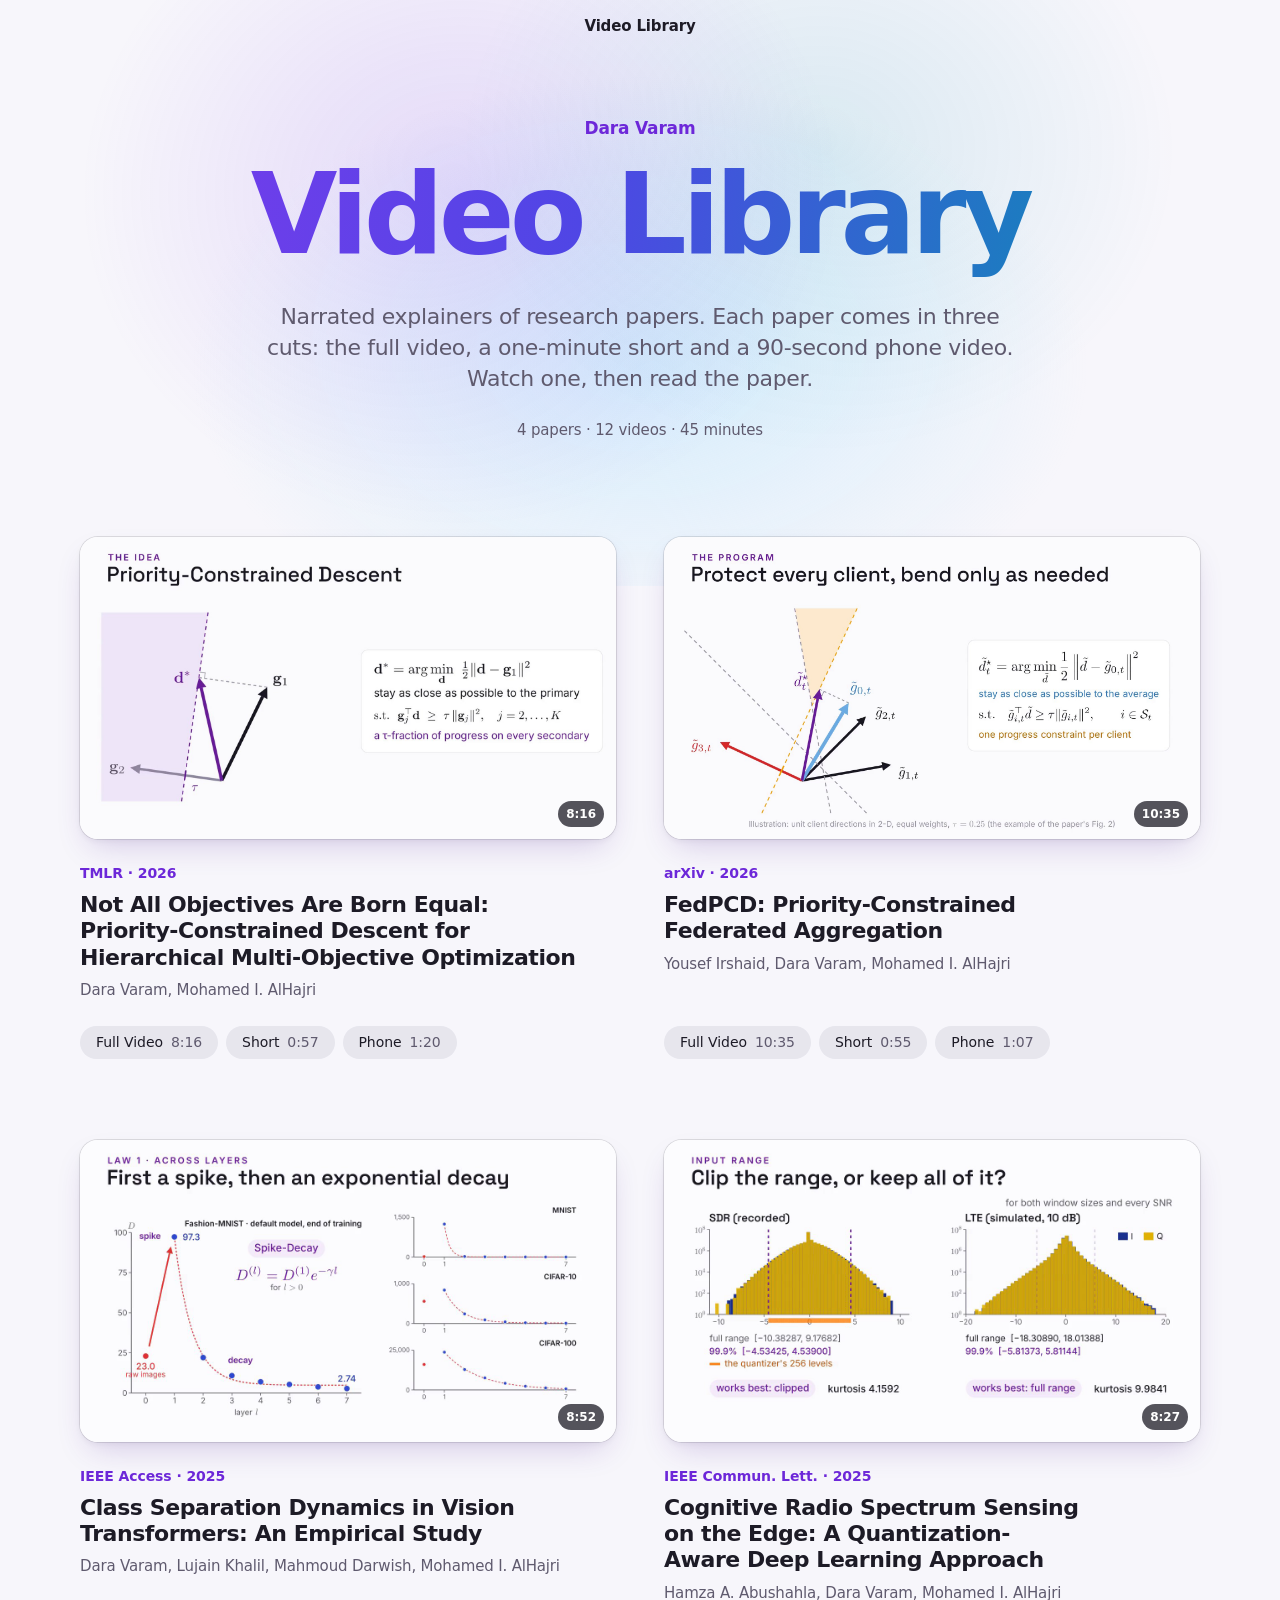
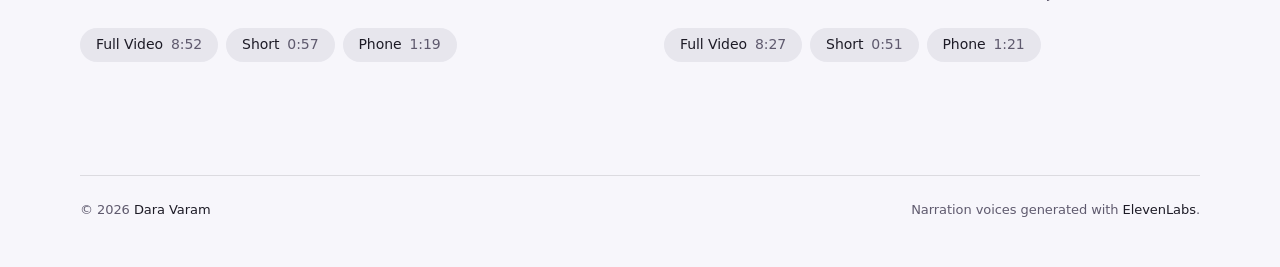
==== commit 5dcc717d: "Apple-style redesign: system fonts, soft depth, a translucent bar Following the apple-design skill. " ====
--- a/index.html
+++ b/index.html
@@ -12,16 +12,16 @@
 <meta property="og:url" content="https://daravaram.github.io/video-library/" />
 <meta property="og:image" content="https://daravaram.github.io/video-library/assets/og.jpg" />
 <meta name="twitter:card" content="summary_large_image" />
-<meta name="theme-color" content="#F3F0FA" media="(prefers-color-scheme: light)" />
-<meta name="theme-color" content="#140D24" media="(prefers-color-scheme: dark)" />
-<link rel="preconnect" href="https://fonts.googleapis.com" />
-<link rel="preconnect" href="https://fonts.gstatic.com" crossorigin />
-<link rel="stylesheet" href="https://fonts.googleapis.com/css2?family=Darker+Grotesque:wght@400;500;600;700;800;900&family=JetBrains+Mono:wght@400;500;700&display=swap" />
-<link rel="icon" href="data:image/svg+xml,%3Csvg xmlns='http://www.w3.org/2000/svg' viewBox='0 0 32 32'%3E%3Crect width='32' height='32' fill='%231A1033'/%3E%3Crect x='3' y='3' width='26' height='26' fill='%237C3AED'/%3E%3Cpath d='M12 9v14l11-7z' fill='%2322D3EE'/%3E%3C/svg%3E" />
-<link rel="stylesheet" href="assets/style.css?v=0896edd5" />
+<meta name="theme-color" content="#F7F6FB" media="(prefers-color-scheme: light)" />
+<meta name="theme-color" content="#0C0B12" media="(prefers-color-scheme: dark)" />
+<link rel="icon" href="data:image/svg+xml,%3Csvg xmlns='http://www.w3.org/2000/svg' viewBox='0 0 32 32'%3E%3Cdefs%3E%3ClinearGradient id='g' x1='0' y1='0' x2='1' y2='1'%3E%3Cstop offset='0' stop-color='%237C3AED'/%3E%3Cstop offset='1' stop-color='%2306B6D4'/%3E%3C/linearGradient%3E%3C/defs%3E%3Crect width='32' height='32' rx='8' fill='url(%23g)'/%3E%3Cpath d='M12.5 9.5v13l10-6.5z' fill='%23FFFFFF'/%3E%3C/svg%3E" />
+<link rel="stylesheet" href="assets/style.css?v=7b235a89" />
 </head>
 <body class="home">
 <a class="skip" href="#main">Skip to Content</a>
+<div class="bar">
+  <div class="wrap bar-inner"><span class="bar-title" aria-hidden="true">Video Library</span></div>
+</div>
 <div class="wrap">
   <header class="masthead">
     <p class="eyebrow"><a href="https://daravaram.github.io/">Dara Varam</a></p>
@@ -83,6 +83,6 @@
 <div class="visitor-widget" aria-hidden="true">
 <script type="text/javascript" id="mapmyvisitors" src="https://visitormap.visitormap.workers.dev/map.js?d=vQcILETVswZfTonNsgaogfZ0&cl=171221&co=0e0b13&ct=a79bbd&w=a"></script>
 </div>
-<script src="assets/library.js?v=1ab29950"></script>
+<script src="assets/library.js?v=c49a8945"></script>
 </body>
 </html>
--- a/assets/style.css
+++ b/assets/style.css
@@ -1,165 +1,223 @@
-/* Video Library. Brutalism: raw surfaces, heavy rules, square corners, hard offset shadows.
-   Fonts: Darker Grotesque (display and body), JetBrains Mono (labels and timecodes).
-   Colour: violet, cyan and light blue. Violet fills carry white text (--on-primary); cyan and light-blue fills
-   carry dark ink (--on-fill) in both themes. Violet text is --primary-ink. */
+/* Video Library. Apple-style: the system font, size-specific tracking, soft depth, translucent chrome.
+   Colour: violet, indigo, cyan and light blue, kept for accents. Spacing and type are in rem, so they scale
+   with the reader's text size. Motion lives in the no-preference block at the end. */
 
 :root {
   /* colour */
-  --primary: #7C3AED;
-  --primary-ink: #6D28D9;
-  --on-primary: #FFFFFF;
-  --secondary: #22D3EE;
-  --tertiary: #BAE6FD;
-  --success: #16A34A;
-  --warning: #D97706;
-  --danger: #DC2626;
-  --paper: #F3F0FA;
+  --bg: #F7F6FB;
   --surface: #FFFFFF;
-  --sunk: #DCE8F7;
-  --ink: #1A1033;
-  --slate: #544A6B;
-  --on-fill: #1A1033;
-  --shade: #7C3AED;            /* the hard offset shadow */
-  --frame: #FCFBFD;            /* behind the videos: their own background */
+  --ink: #1D1B26;
+  --ink-2: #5F5A6E;
+  --hairline: rgba(29, 27, 38, .12);
+  --fill: rgba(118, 112, 140, .12);
+  --fill-strong: rgba(118, 112, 140, .2);
+  --accent: #6D28D9;            /* text and links */
+  --accent-fill: #7C3AED;       /* filled buttons, under white */
+  --accent-fill-hover: #6D28D9;
+  --on-accent: #FFFFFF;
+  --accent-tint: rgba(124, 58, 237, .10);
+  --focus: #7C3AED;
+  --success: #166534;
+  --success-tint: rgba(22, 163, 74, .14);
+  --gradient: linear-gradient(100deg, #7C3AED 0%, #4F46E5 45%, #0891B2 100%);
+  --glow-1: rgba(124, 58, 237, .16);
+  --glow-2: rgba(8, 145, 178, .12);
+  --glow-3: rgba(186, 230, 253, .55);
+  --material: rgba(247, 246, 251, .72);
+  --frame: #FCFBFD;             /* behind the videos: their own background */
+  --shadow-sm: 0 1px 2px rgba(29, 27, 38, .05), 0 2px 8px rgba(29, 27, 38, .05);
+  --shadow-md: 0 2px 6px rgba(29, 27, 38, .05), 0 14px 32px -10px rgba(76, 29, 149, .22);
+  --shadow-lg: 0 4px 10px rgba(29, 27, 38, .06), 0 24px 48px -14px rgba(76, 29, 149, .32);
 
   /* type */
-  --display: "Darker Grotesque", ui-sans-serif, system-ui, sans-serif;
-  --body: "Darker Grotesque", ui-sans-serif, system-ui, sans-serif;
-  --mono: "JetBrains Mono", ui-monospace, "SF Mono", Menlo, monospace;
-
-  /* space: 4/8/12/16/24/32, larger steps are multiples of 32 */
-  --s1: 4px;
-  --s2: 8px;
-  --s3: 12px;
-  --s4: 16px;
-  --s5: 24px;
-  --s6: 32px;
-
-  /* structure */
-  --rule: 3px;
-  --line: var(--rule) solid var(--ink);
-  --drop: 6px;
-  --shadow: var(--drop) var(--drop) 0 var(--shade);
-  --shadow-up: calc(var(--drop) + 4px) calc(var(--drop) + 4px) 0 var(--shade);
+  --sans: system-ui, -apple-system, BlinkMacSystemFont, "SF Pro Text", "Segoe UI", Roboto, "Helvetica Neue", sans-serif;
+  --mono: ui-monospace, "SF Mono", SFMono-Regular, Menlo, Consolas, monospace;
+
+  /* space */
+  --s1: .25rem;
+  --s2: .5rem;
+  --s3: .75rem;
+  --s4: 1rem;
+  --s5: 1.5rem;
+  --s6: 2rem;
+  --s7: 3rem;
+  --s8: 4rem;
+  --s9: 6rem;
+
+  /* shape */
+  --r-sm: .625rem;
+  --r-md: .875rem;
+  --r-lg: 1.125rem;
+  --bar: 3.25rem;
+
+  /* motion: a critically damped feel, no overshoot */
+  --ease: cubic-bezier(.25, .8, .25, 1);
   color-scheme: light;
 }
 
 @media (prefers-color-scheme: dark) {
   :root {
-    --primary-ink: #C4B5FD;
-    --paper: #140D24;
-    --surface: #1E1533;
-    --sunk: #0C0718;
-    --ink: #EDE9FE;
-    --slate: #B9AED6;
-    --shade: #22D3EE;
+    --bg: #0C0B12;
+    --surface: #17151F;
+    --ink: #F4F2FA;
+    --ink-2: #ABA5BC;
+    --hairline: rgba(244, 242, 250, .12);
+    --fill: rgba(150, 140, 180, .18);
+    --fill-strong: rgba(150, 140, 180, .28);
+    --accent: #C4B5FD;
+    --accent-tint: rgba(124, 58, 237, .22);
+    --focus: #A78BFA;
+    --success: #4ADE80;
+    --success-tint: rgba(22, 163, 74, .2);
+    --gradient: linear-gradient(100deg, #A78BFA 0%, #818CF8 45%, #67E8F9 100%);
+    --glow-1: rgba(124, 58, 237, .28);
+    --glow-2: rgba(8, 145, 178, .2);
+    --glow-3: rgba(56, 189, 248, .12);
+    --material: rgba(12, 11, 18, .7);
+    --shadow-sm: 0 1px 2px rgba(0, 0, 0, .4), 0 2px 8px rgba(0, 0, 0, .3);
+    --shadow-md: 0 2px 6px rgba(0, 0, 0, .4), 0 14px 32px -10px rgba(0, 0, 0, .7);
+    --shadow-lg: 0 4px 10px rgba(0, 0, 0, .4), 0 24px 48px -14px rgba(0, 0, 0, .8);
     color-scheme: dark;
   }
 }
 
 *, *::before, *::after { box-sizing: border-box; }
-html { -webkit-text-size-adjust: 100%; -webkit-tap-highlight-color: rgba(124, 58, 237, .25); touch-action: manipulation; }
+html {
+  -webkit-text-size-adjust: 100%;
+  -webkit-tap-highlight-color: transparent;     /* the :active states below are the tap feedback */
+  touch-action: manipulation;
+  scroll-padding-top: calc(var(--bar) + var(--s4));   /* anchors and focus clear the sticky bar */
+}
 body {
   margin: 0;
-  background: var(--paper);
+  overflow-x: clip;
+  background: var(--bg);
   color: var(--ink);
-  font: 500 19px/1.45 var(--body);
+  font: 400 1.0625rem/1.5 var(--sans);
+  letter-spacing: -.01em;
+  -webkit-font-smoothing: antialiased;
+  -moz-osx-font-smoothing: grayscale;
 }
 a { color: inherit; }
 img, video { max-width: 100%; }
-:focus-visible { outline: var(--rule) solid var(--ink); outline-offset: 3px; }
-::selection { background: var(--secondary); color: var(--on-fill); }
+:focus-visible { outline: 3px solid var(--focus); outline-offset: 2px; }
+::selection { background: var(--accent-tint); }
 h1, h2, .pager span { text-wrap: balance; overflow-wrap: break-word; }
+
+.wrap { max-width: 74rem; margin: 0 auto; padding: 0 var(--s6); }
+.wrap.narrow { max-width: 62rem; }
+@media (max-width: 640px) { .wrap { padding: 0 var(--s4); } }
 
 /* the skip link: off screen until a keyboard reaches it */
 .skip {
-  position: absolute; left: var(--s4); top: var(--s4); z-index: 10;
-  padding: var(--s2) var(--s3);
-  border: var(--line);
-  background: var(--secondary); color: var(--on-fill);
-  font: 700 16px/1.2 var(--body);
+  position: fixed; left: var(--s4); top: var(--s2); z-index: 30;
+  padding: var(--s2) var(--s4);
+  border-radius: 999px;
+  background: var(--accent-fill); color: var(--on-accent);
+  font-size: .9375rem; font-weight: 600;
   text-decoration: none;
-  transform: translateY(calc(-100% - var(--s6)));
+  transform: translateY(-200%);
 }
 .skip:focus-visible { transform: none; }
 .visually-hidden { position: absolute; width: 1px; height: 1px; margin: -1px; overflow: hidden; clip-path: inset(50%); white-space: nowrap; }
 
-.wrap { max-width: 1184px; margin: 0 auto; padding: 0 var(--s6); }
-.wrap.narrow { max-width: 992px; }
-@media (max-width: 640px) { .wrap { padding: 0 var(--s4); } }
-
-/* small mono labels: the owner, venues, section names */
-.eyebrow, .meta, .label, .stats, .crumbs, .pager small {
-  font-family: var(--mono);
-  font-size: 12px;
-  font-weight: 700;
-  line-height: 1.3;
-  letter-spacing: .08em;
-  text-transform: uppercase;
-}
-
-/* the shared button look: links, chips, toggles, copy */
-.cuts a, .links a, .seg button, .copy {
-  display: inline-flex; align-items: baseline; gap: var(--s2);
-  padding: var(--s2) var(--s3);
-  border: var(--line);
-  border-radius: 0;
-  background: var(--surface);
+/* ---------------------------------------------------------------- the bar */
+
+/* translucent, with content scrolling under it; the material and its edge appear only once something does */
+.bar { position: sticky; top: 0; z-index: 20; height: var(--bar); }
+.bar::before, .bar::after { content: ""; position: absolute; left: 0; right: 0; pointer-events: none; opacity: 0; }
+.bar::before { inset: 0; background: var(--material); -webkit-backdrop-filter: blur(20px) saturate(180%); backdrop-filter: blur(20px) saturate(180%); }
+.bar::after { bottom: 0; height: 1px; background: var(--hairline); }
+.bar.scrolled::before, .bar.scrolled::after { opacity: 1; }
+.bar-inner {
+  position: relative;
+  display: grid; grid-template-columns: minmax(0, 1fr) minmax(0, 2fr) minmax(0, 1fr); align-items: center;
+  height: 100%;
+}
+.bar-title {
+  grid-column: 2;
+  overflow: hidden;
+  font-size: .9375rem; font-weight: 600; letter-spacing: -.01em;
+  text-align: center; text-overflow: ellipsis; white-space: nowrap;
+  opacity: 0;
+}
+.bar.titled .bar-title { opacity: 1; }
+.crumbs { grid-column: 1; min-width: 0; }
+.crumbs a {
+  display: inline-flex; align-items: center; gap: var(--s1);
+  margin-left: calc(var(--s2) * -1); padding: var(--s1) var(--s2);
+  border-radius: var(--r-sm);
+  color: var(--accent);
+  font-size: .9375rem; font-weight: 500;
+  text-decoration: none;
+  white-space: nowrap;
+}
+.crumbs a:hover { background: var(--accent-tint); }
+.chevron { width: .5625rem; height: .875rem; fill: none; stroke: currentColor; stroke-width: 2; stroke-linecap: round; stroke-linejoin: round; }
+
+/* ---------------------------------------------------------------- the shared controls */
+
+/* capsules: the cut chips, the paper's links, Copy BibTeX */
+.cuts a, .links a, .copy {
+  display: inline-flex; align-items: center; gap: var(--s2);
+  padding: var(--s2) var(--s4);
+  border: 0; border-radius: 999px;
+  background: var(--fill);
   color: var(--ink);
-  font: 700 16px/1.2 var(--body);
+  font: 500 .875rem/1.25 var(--sans);
+  letter-spacing: -.005em;
   text-decoration: none;
   cursor: pointer;
-  transition: transform .08s;
-}
-.cuts a:hover, .links a:hover, .copy:hover {
-  background: var(--primary); color: var(--on-primary);
-  box-shadow: 3px 3px 0 var(--shade); transform: translate(-3px, -3px);
-}
-.cuts a:active, .links a:active, .seg button:active, .copy:active { box-shadow: none; transform: none; }
+}
+.cuts a:hover, .links a:hover, .copy:hover { background: var(--fill-strong); }
+.cuts a span { color: var(--ink-2); font-variant-numeric: tabular-nums; }
+/* the paper itself is the primary action */
+.links li:first-child a { background: var(--accent-fill); color: var(--on-accent); }
+.links li:first-child a:hover { background: var(--accent-fill-hover); }
 
 /* ---------------------------------------------------------------- index */
 
-.masthead { padding: calc(var(--s6) * 3) 0 var(--s6); border-bottom: calc(var(--rule) * 3) solid var(--ink); }
-.eyebrow { margin: 0 0 var(--s5); color: var(--ink); }
-.eyebrow a {
-  display: inline-block; padding: var(--s1) var(--s2);
-  background: var(--ink); color: var(--paper);
-  text-decoration: none;
-}
-.eyebrow a:hover { background: var(--primary); color: var(--on-primary); }
-h1 {
-  margin: 0;
-  font: 900 clamp(64px, 14vw, 176px)/.78 var(--display);
-  letter-spacing: -.03em;
-  text-transform: uppercase;
-}
-.intro { max-width: 46ch; margin: var(--s6) 0 0; font-size: clamp(22px, 2.6vw, 28px); font-weight: 600; line-height: 1.2; }
-.stats { display: inline-block; margin: var(--s6) 0 0; padding: var(--s2) var(--s3); background: var(--secondary); color: var(--on-fill); }
-
-.grid { display: grid; grid-template-columns: 1fr; gap: calc(var(--s6) * 2) var(--s6); padding: calc(var(--s6) * 2) 0 calc(var(--s6) * 3); }
+.masthead { position: relative; isolation: isolate; padding: var(--s8) 0 var(--s9); text-align: center; }
+/* a still, soft glow behind the title */
+.masthead::before {
+  content: ""; position: absolute; z-index: -1;
+  inset: -40% 0 -10%;                         /* within the page's width: nothing to scroll sideways to */
+  background:
+    radial-gradient(34% 46% at 34% 46%, var(--glow-1), transparent 100%),
+    radial-gradient(32% 42% at 66% 40%, var(--glow-2), transparent 100%),
+    radial-gradient(40% 40% at 50% 70%, var(--glow-3), transparent 100%);
+  pointer-events: none;
+}
+.eyebrow { margin: 0 0 var(--s4); font-size: 1.0625rem; font-weight: 600; letter-spacing: -.01em; }
+.eyebrow a { color: var(--accent); text-decoration: none; }
+.eyebrow a:hover { text-decoration: underline; text-underline-offset: 3px; }
+.masthead h1 {
+  margin: 0; padding-bottom: .08em;           /* room for the descender under the clipped gradient */
+  font-size: clamp(3.25rem, 10vw, 7rem); font-weight: 700; line-height: 1; letter-spacing: -.045em;
+  background: var(--gradient);
+  -webkit-background-clip: text; background-clip: text;
+  color: transparent;
+}
+@media (forced-colors: active) { .masthead h1 { background: none; color: CanvasText; } }
+.intro { max-width: 34em; margin: var(--s5) auto 0; color: var(--ink-2); font-size: clamp(1.1875rem, 2vw, 1.375rem); line-height: 1.4; letter-spacing: -.015em; }
+.stats { margin: var(--s5) 0 0; color: var(--ink-2); font-size: .9375rem; font-variant-numeric: tabular-nums; }
+
+.grid { display: grid; grid-template-columns: 1fr; gap: var(--s8) var(--s7); padding: 0 0 var(--s9); }
 @media (min-width: 780px) { .grid { grid-template-columns: 1fr 1fr; } }
 @media (max-width: 640px) {
-  .masthead { padding: calc(var(--s6) * 2) 0 var(--s5); }
-  .grid { gap: calc(var(--s6) + var(--s4)); padding: var(--s6) 0 calc(var(--s6) * 2); }
-}
-
-.card {
-  display: flex; flex-direction: column;
-  border: var(--line);
-  background: var(--surface);
-  box-shadow: var(--shadow);
-  transition: transform .08s;
-}
-.card:hover { transform: translate(-4px, -4px); box-shadow: var(--shadow-up); }
-.card > :not(.thumb) { margin-left: var(--s5); margin-right: var(--s5); }
-
+  .masthead { padding: var(--s7) 0 var(--s8); }
+  .grid { gap: var(--s7); padding-bottom: var(--s8); }
+}
+
+.card { display: flex; flex-direction: column; }
 .thumb {
   position: relative;
   display: block;
   aspect-ratio: 16 / 9;
   overflow: hidden;
-  border-bottom: var(--line);
+  border-radius: var(--r-lg);
   background: var(--frame);
+  box-shadow: 0 0 0 1px var(--hairline), var(--shadow-md);
 }
 .thumb img, .thumb video {
   position: absolute; inset: 0;
@@ -167,80 +225,92 @@
   object-fit: cover;
   display: block;
 }
-.thumb video { opacity: 0; transition: opacity .2s; }
+.thumb video { opacity: 0; transition: opacity .3s var(--ease); }
 .thumb.playing video { opacity: 1; }
+/* a small glass capsule over the artwork */
 .runtime {
-  position: absolute; left: 0; bottom: 0;
+  position: absolute; right: var(--s3); bottom: var(--s3);
   padding: var(--s1) var(--s2);
-  background: #1A1033;
+  border-radius: 999px;
+  background: rgba(20, 18, 28, .72);
+  -webkit-backdrop-filter: blur(12px) saturate(160%); backdrop-filter: blur(12px) saturate(160%);
   color: #FFFFFF;
-  font: 700 12px/1.3 var(--mono);
-  transition: opacity .2s;
+  font-size: .75rem; font-weight: 600; letter-spacing: 0;
+  font-variant-numeric: tabular-nums;
+  transition: opacity .3s var(--ease);
 }
 .thumb.playing .runtime { opacity: 0; }
 
-.card .meta { align-self: flex-start; margin-top: var(--s5); padding: var(--s1) var(--s2); background: var(--secondary); color: var(--on-fill); }
-.card h2 { margin-top: var(--s3); margin-bottom: 0; font: 800 28px/1 var(--display); letter-spacing: -.01em; }
+.card .meta { margin: var(--s5) 0 0; color: var(--accent); font-size: .875rem; font-weight: 600; letter-spacing: -.005em; }
+.card h2 { margin: var(--s2) 0 0; font-size: 1.375rem; font-weight: 600; line-height: 1.2; letter-spacing: -.02em; }
 .card h2 a { text-decoration: none; }
-.card h2 a:hover { text-decoration: underline; text-decoration-thickness: var(--rule); text-underline-offset: 4px; }
-.authors { margin: var(--s3) 0 0; color: var(--slate); font-size: 18px; }
-
-.cuts { display: flex; flex-wrap: wrap; gap: var(--s2); margin-top: auto; padding: var(--s5) 0; list-style: none; }
-.cuts a span { font: 500 12px/1 var(--mono); }
+.card h2 a:hover { color: var(--accent); }
+.authors { margin: var(--s2) 0 0; color: var(--ink-2); font-size: .9375rem; }
+.cuts { display: flex; flex-wrap: wrap; gap: var(--s2); margin-top: auto; padding: var(--s5) 0 0; list-style: none; }
 
 /* ---------------------------------------------------------------- paper page */
 
-.crumbs { padding: var(--s6) 0 0; }
-.crumbs a {
-  display: inline-block; padding: var(--s1) var(--s2);
-  border: var(--line);
-  text-decoration: none;
-}
-.crumbs a:hover { background: var(--ink); color: var(--paper); }
-
-.paper-head { padding: calc(var(--s6) * 2) 0 var(--s6); }
-.paper-head .meta { display: inline-block; margin: 0; padding: var(--s1) var(--s2); background: var(--secondary); color: var(--on-fill); }
-.paper-head h1 { margin-top: var(--s4); font-size: clamp(38px, 6vw, 64px); line-height: .92; letter-spacing: -.02em; text-transform: none; }
-.paper-head .authors { margin-top: var(--s4); font-size: 21px; }
-@media (max-width: 640px) { .paper-head { padding: var(--s6) 0 var(--s5); } }
+.paper-head { padding: var(--s7) 0 var(--s6); }
+.paper-head .meta { margin: 0; color: var(--accent); font-size: .9375rem; font-weight: 600; letter-spacing: -.01em; }
+.paper-head h1 { margin: var(--s3) 0 0; font-size: clamp(2rem, 4.6vw, 3.25rem); font-weight: 700; line-height: 1.08; letter-spacing: -.03em; }
+.paper-head .authors { margin-top: var(--s4); font-size: 1.0625rem; }
+@media (max-width: 640px) { .paper-head { padding: var(--s5) 0 var(--s5); } }
 
 .links { display: flex; flex-wrap: wrap; gap: var(--s2); margin: var(--s5) 0 0; padding: 0; list-style: none; }
-.links a { align-items: center; }
-.ext { width: 11px; height: 11px; fill: none; stroke: currentColor; stroke-width: 2; stroke-linecap: square; }
-
+.ext { width: .625rem; height: .625rem; fill: none; stroke: currentColor; stroke-width: 1.6; stroke-linecap: round; stroke-linejoin: round; }
+
+/* the segmented control: equal segments over a sliding thumb (the thumb is added by library.js) */
 .seg {
-  display: inline-flex; gap: 0;
+  position: relative;
+  display: inline-grid; grid-auto-flow: column; grid-auto-columns: 1fr;
   max-width: 100%;
-  margin: 0 0 var(--s4);
-  overflow-x: auto;
-  scrollbar-width: none;
-}
-.seg::-webkit-scrollbar { display: none; }
-.seg button { padding: var(--s3) var(--s4); white-space: nowrap; }
-.seg button + button { border-left: 0; }
-.seg button span { font: 500 12px/1 var(--mono); }
-.seg button:hover { background: var(--tertiary); color: var(--on-fill); }
-.seg button:focus-visible { outline-offset: -6px; }     /* .seg scrolls, so a ring outside would be clipped */
-.seg button[aria-pressed="true"]:focus-visible { outline-color: var(--paper); }
-.seg button[aria-pressed="true"] { background: var(--ink); color: var(--paper); }
+  margin: 0 0 var(--s4); padding: 3px;
+  border-radius: var(--r-sm);
+  background: var(--fill);
+}
+.seg-thumb {
+  position: absolute; top: 3px; bottom: 3px; left: 3px;
+  width: calc((100% - 6px) / var(--n, 3));
+  border-radius: calc(var(--r-sm) - 3px);
+  background: var(--surface);
+  box-shadow: 0 0 0 .5px var(--hairline), 0 3px 8px rgba(0, 0, 0, .12), 0 3px 1px rgba(0, 0, 0, .04);
+  transform: translateX(calc(var(--i, 0) * 100%));
+  pointer-events: none;
+}
+.seg button {
+  position: relative;
+  display: inline-flex; align-items: baseline; justify-content: center; gap: var(--s2);
+  padding: var(--s2) var(--s5);
+  border: 0; border-radius: calc(var(--r-sm) - 3px);
+  background: none;
+  color: var(--ink);
+  font: 500 .875rem/1.25 var(--sans);
+  letter-spacing: -.005em;
+  white-space: nowrap;
+  cursor: pointer;
+}
+.seg button span { color: var(--ink-2); font-size: .8125rem; font-variant-numeric: tabular-nums; }
+.seg button[aria-pressed="true"] { font-weight: 600; }
+.seg:not(.has-thumb) button[aria-pressed="true"] { background: var(--surface); box-shadow: var(--shadow-sm); }
+.seg button:not([aria-pressed="true"]):hover { color: var(--accent); }
 @media (max-width: 640px) {
-  .seg { display: flex; width: 100%; }
-  .seg button { flex: 1; justify-content: center; gap: var(--s1); padding: var(--s3) var(--s1); font-size: 15px; }
-  .seg button span { font-size: 11px; }
+  .seg { display: grid; width: 100%; }
+  .seg button { gap: var(--s1); padding: var(--s2) var(--s1); font-size: .8125rem; }
+  .seg button span { font-size: .75rem; }
 }
 
 .screen {
   aspect-ratio: 16 / 9;
   overflow: hidden;
-  border: var(--line);
+  border-radius: var(--r-lg);
   background: var(--frame);
-  box-shadow: var(--shadow);
+  box-shadow: 0 0 0 1px var(--hairline), var(--shadow-lg);
 }
 .screen[hidden] { display: none; }
 .screen video { display: block; width: 100%; height: 100%; background: var(--frame); }
-.screen video:focus-visible { outline-offset: -6px; }
+.screen video:focus-visible { outline-offset: -3px; }
 /* the phone cut sits upright in the same frame; on a phone it fills the width */
-.screen.portrait { display: flex; justify-content: center; background: var(--sunk); }
+.screen.portrait { display: flex; justify-content: center; background: var(--fill); }
 .screen.portrait[hidden] { display: none; }
 .screen.portrait video { width: auto; aspect-ratio: 9 / 16; }
 @media (max-width: 640px) {
@@ -249,87 +319,112 @@
 }
 
 .chapters {
-  display: grid; grid-template-columns: repeat(auto-fill, minmax(240px, 1fr)); gap: 0;
+  display: grid; grid-template-columns: repeat(auto-fill, minmax(15rem, 1fr)); gap: 0 var(--s5);
   margin: var(--s6) 0 0; padding: 0;
-  border-top: var(--line); border-left: var(--line);
   list-style: none;
 }
 .chapters[hidden] { display: none; }
-.chapters li { border-right: var(--line); border-bottom: var(--line); }
+.chapters li { border-top: 1px solid var(--hairline); }
 .chapters button {
   display: flex; gap: var(--s3);
-  width: 100%; height: 100%;
-  padding: var(--s2) var(--s3);
-  border: 0;
-  background: var(--surface);
+  width: 100%;
+  margin: var(--s1) 0; padding: var(--s2) var(--s2);
+  border: 0; border-radius: var(--r-sm);
+  background: none;
   color: var(--ink);
-  font: 600 17px/1.2 var(--body);
+  font: 400 .9375rem/1.35 var(--sans);
+  letter-spacing: -.01em;
   text-align: left;
   cursor: pointer;
 }
-.chapters time { min-width: 3.4em; padding-top: 2px; color: var(--slate); font: 500 12px/1.4 var(--mono); }
-.chapters button:hover { background: var(--tertiary); color: var(--on-fill); }
-.chapters button:hover time { color: var(--on-fill); }
-.chapters button.on, .chapters button.on time { background: var(--primary); color: var(--on-primary); }
-.chapters button:focus-visible { outline-offset: -6px; }
-
-.block { margin-top: calc(var(--s6) * 2); }
-.label {
-  margin: 0 0 var(--s4); padding-bottom: var(--s2);
-  border-bottom: var(--line);
-  color: var(--ink);
-}
-.label-row { display: flex; align-items: flex-end; justify-content: space-between; gap: var(--s4); margin-bottom: var(--s4); border-bottom: var(--line); }
-.label-row .label { margin: 0; border-bottom: 0; }
-.label-row .copy { margin-bottom: var(--s2); }
-.abstract { max-width: 68ch; margin: 0; font-size: 21px; line-height: 1.45; }
-.abstract a { color: var(--primary-ink); text-decoration-thickness: 2px; text-underline-offset: 3px; word-break: break-all; }
+.chapters time { min-width: 2.75em; color: var(--ink-2); font-variant-numeric: tabular-nums; }
+.chapters button:hover { background: var(--fill); }
+.chapters button.on { background: var(--accent-tint); color: var(--accent); font-weight: 600; }
+.chapters button.on time { color: var(--accent); }
+
+.block { margin-top: var(--s8); }
+.label { margin: 0 0 var(--s4); font-size: 1.5rem; font-weight: 700; line-height: 1.2; letter-spacing: -.025em; }
+.label-row { display: flex; align-items: center; justify-content: space-between; gap: var(--s4); margin-bottom: var(--s4); }
+.label-row .label { margin: 0; }
+.abstract { max-width: 40em; margin: 0; font-size: 1.125rem; line-height: 1.6; letter-spacing: -.012em; }
+.abstract a { color: var(--accent); text-underline-offset: 3px; word-break: break-all; }
 
 .bib {
   margin: 0; padding: var(--s5);
   overflow-x: auto;
-  border: var(--line);
-  background: var(--sunk);
-  font: 400 13px/1.7 var(--mono);
+  border-radius: var(--r-md);
+  background: var(--surface);
+  box-shadow: 0 0 0 1px var(--hairline), var(--shadow-sm);
+  font: 400 .8125rem/1.7 var(--mono);
+  letter-spacing: 0;
   white-space: pre;
 }
-.copy { font-size: 15px; }
-.copy.done { background: var(--success); color: var(--on-fill); }
-
-.pager { display: grid; grid-template-columns: 1fr 1fr; gap: var(--s5); margin: calc(var(--s6) * 3) 0 var(--s6); }
+.copy.done { background: var(--success-tint); color: var(--success); }
+
+.pager { display: grid; grid-template-columns: 1fr 1fr; gap: var(--s4); margin: var(--s9) 0 var(--s6); }
 .pager:empty { display: none; }
 .pager a {
   display: block; padding: var(--s4) var(--s5);
-  border: var(--line);
+  border-radius: var(--r-lg);
   background: var(--surface);
-  box-shadow: var(--shadow);
+  box-shadow: 0 0 0 1px var(--hairline), var(--shadow-sm);
   text-decoration: none;
-  transition: transform .08s;
-}
-.pager a:hover { background: var(--primary); color: var(--on-primary); transform: translate(-4px, -4px); box-shadow: var(--shadow-up); }
-.pager a:active { transform: none; box-shadow: none; }
+}
+.pager a:hover { box-shadow: 0 0 0 1px var(--hairline), var(--shadow-md); }
 .pager .next { grid-column: 2; text-align: right; }
-.pager small { display: block; margin-bottom: var(--s2); }
-.pager span { font: 800 26px/1 var(--display); }
-@media (max-width: 640px) { .pager { margin-top: calc(var(--s6) * 2); gap: var(--s4); } .pager span { font-size: 20px; } }
+.pager small { display: block; margin-bottom: var(--s1); color: var(--ink-2); font-size: .8125rem; }
+.pager span { font-size: 1.0625rem; font-weight: 600; line-height: 1.3; letter-spacing: -.015em; }
+.pager a:hover span { color: var(--accent); }
+@media (max-width: 640px) { .pager { margin-top: var(--s8); } .pager span { font-size: .9375rem; } }
 
 /* ---------------------------------------------------------------- footer */
 
 footer.site {
   display: flex; flex-wrap: wrap; justify-content: space-between; gap: var(--s2) var(--s5);
-  padding: var(--s5) 0 calc(var(--s6) + var(--s4));
-  border-top: calc(var(--rule) * 3) solid var(--ink);
-  font: 500 12px/1.5 var(--mono);
-  text-transform: uppercase;
-  letter-spacing: .04em;
-}
-footer.site a { text-decoration-thickness: 2px; text-underline-offset: 3px; }
-footer.site a:hover { background: var(--ink); color: var(--paper); text-decoration: none; }
+  padding: var(--s5) 0 var(--s7);
+  border-top: 1px solid var(--hairline);
+  color: var(--ink-2);
+  font-size: .8125rem;
+  letter-spacing: -.005em;
+}
+footer.site a { color: var(--ink); text-decoration: none; }
+footer.site a:hover { color: var(--accent); text-decoration: underline; text-underline-offset: 3px; }
 
 /* the visitor map: rendered (so the visit is logged) but invisible */
 .visitor-widget { position: fixed; right: 0; bottom: 0; width: 1px; height: 1px; overflow: hidden; opacity: 0; pointer-events: none; z-index: -1; }
 
-@media (prefers-reduced-motion: reduce) {
-  *, *::before, *::after { animation: none !important; transition: none !important; }
-  .card:hover, .pager a:hover, .cuts a:hover, .links a:hover, .copy:hover { transform: none; }
-}
+/* ---------------------------------------------------------------- motion */
+
+/* colour and material changes ease everywhere; movement only for readers who haven't asked for less */
+.cuts a, .links a, .copy, .crumbs a, .chapters button, .seg button, .card h2 a, .pager span { transition: background-color .2s var(--ease), color .2s var(--ease); }
+.bar::before, .bar::after, .bar-title { transition: opacity .3s var(--ease); }
+.pager a { transition: box-shadow .3s var(--ease); }
+
+@media (prefers-reduced-motion: no-preference) {
+  .bar-title { transform: translateY(4px); transition: opacity .3s var(--ease), transform .3s var(--ease); }
+  .bar.titled .bar-title { transform: none; }
+  .seg.ready .seg-thumb { transition: transform .35s var(--ease); }   /* not on load, only on a change */
+  .thumb { transition: transform .4s var(--ease), box-shadow .4s var(--ease); }
+  .pager a { transition: transform .3s var(--ease), box-shadow .3s var(--ease); }
+  .skip { transition: transform .2s var(--ease); }
+  /* feedback on press, at once */
+  .cuts a:active, .links a:active, .copy:active, .seg button:active, .chapters button:active, .crumbs a:active { transform: scale(.97); transition: transform .1s ease-out; }
+  .card:active .thumb, .pager a:active { transform: scale(.985); transition: transform .1s ease-out; }
+}
+@media (prefers-reduced-motion: no-preference) and (hover: hover) {
+  .card:hover .thumb { transform: translateY(-4px); box-shadow: 0 0 0 1px var(--hairline), var(--shadow-lg); }
+  .pager a:hover { transform: translateY(-2px); }
+}
+
+/* ---------------------------------------------------------------- accessibility preferences */
+
+@media (prefers-reduced-transparency: reduce) {
+  .bar::before { background: var(--bg); -webkit-backdrop-filter: none; backdrop-filter: none; }
+  .runtime { background: #14121C; -webkit-backdrop-filter: none; backdrop-filter: none; }
+}
+@media (prefers-contrast: more) {
+  :root { --hairline: var(--ink-2); --fill: transparent; --fill-strong: var(--accent-tint); --material: var(--bg); }
+  .cuts a, .links a, .copy, .seg { box-shadow: inset 0 0 0 1px var(--ink-2); }
+  .bar::before { -webkit-backdrop-filter: none; backdrop-filter: none; }
+  .masthead::before { display: none; }
+}
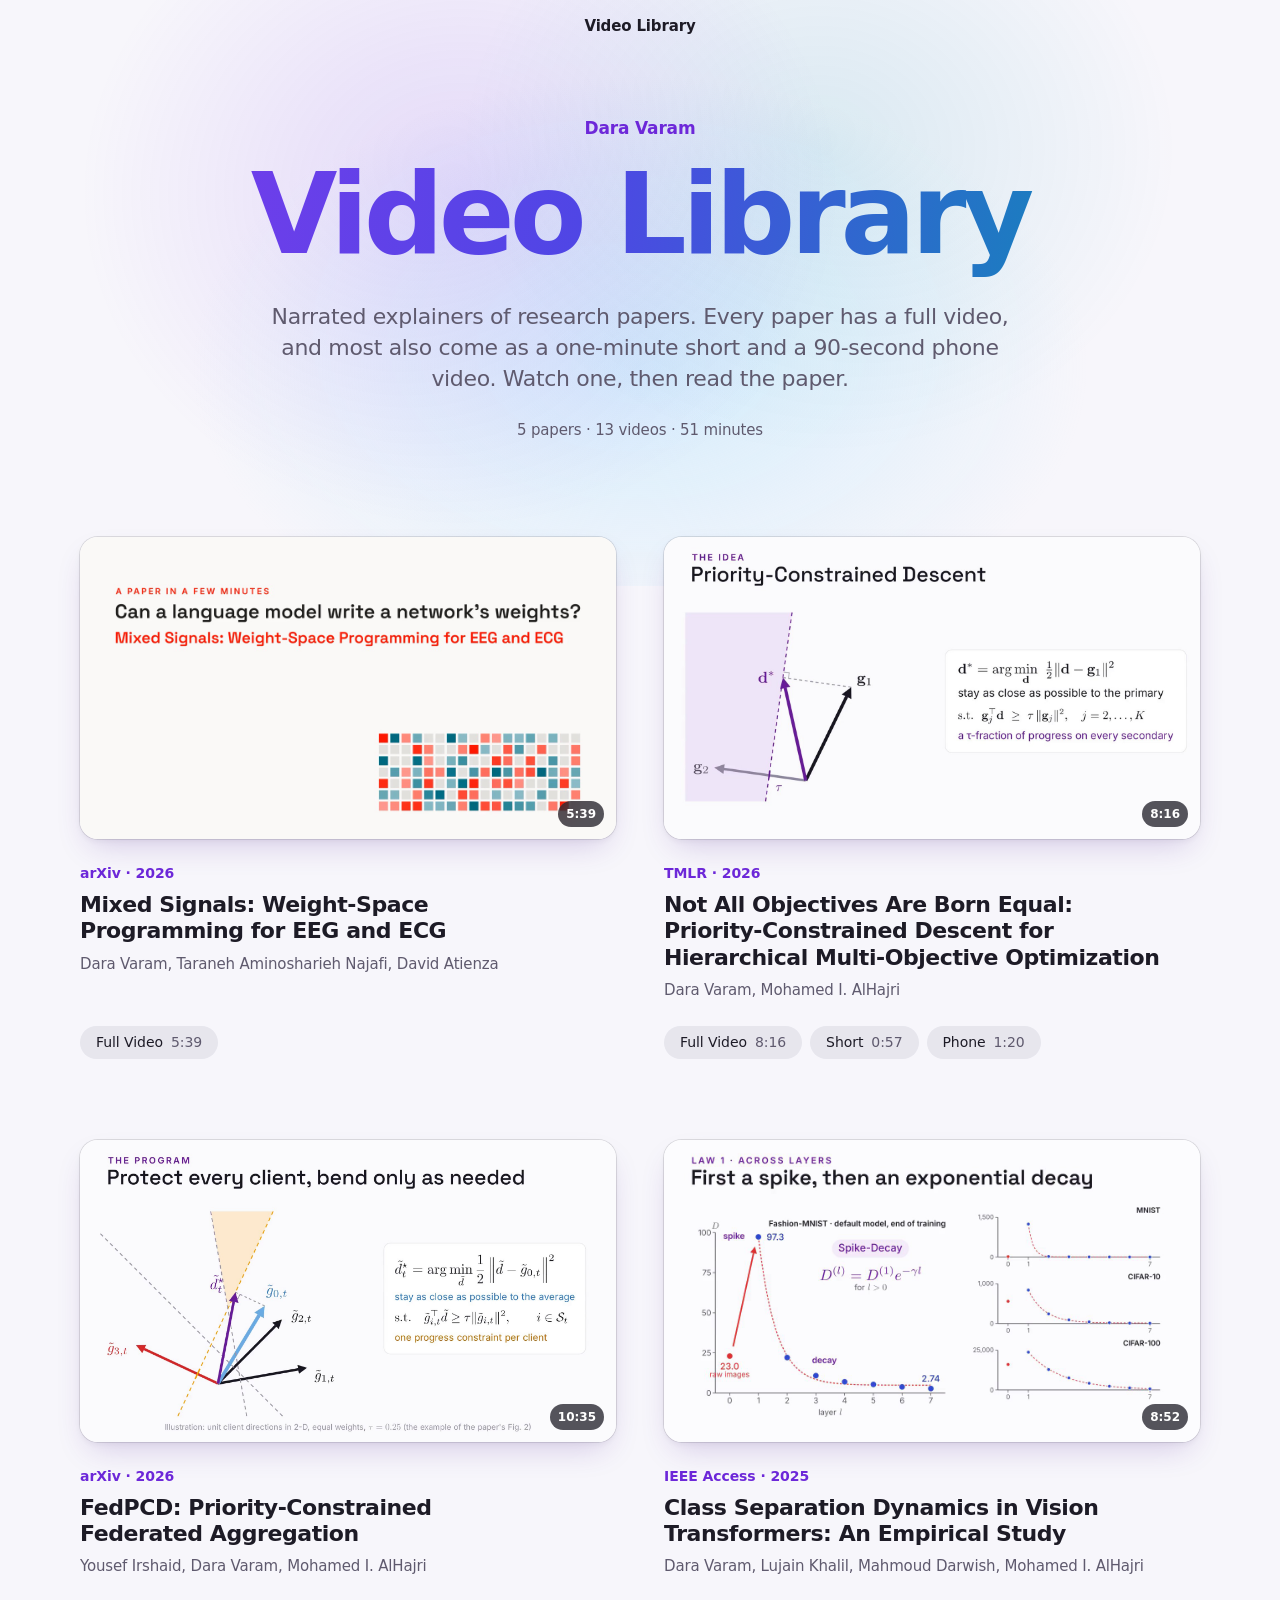
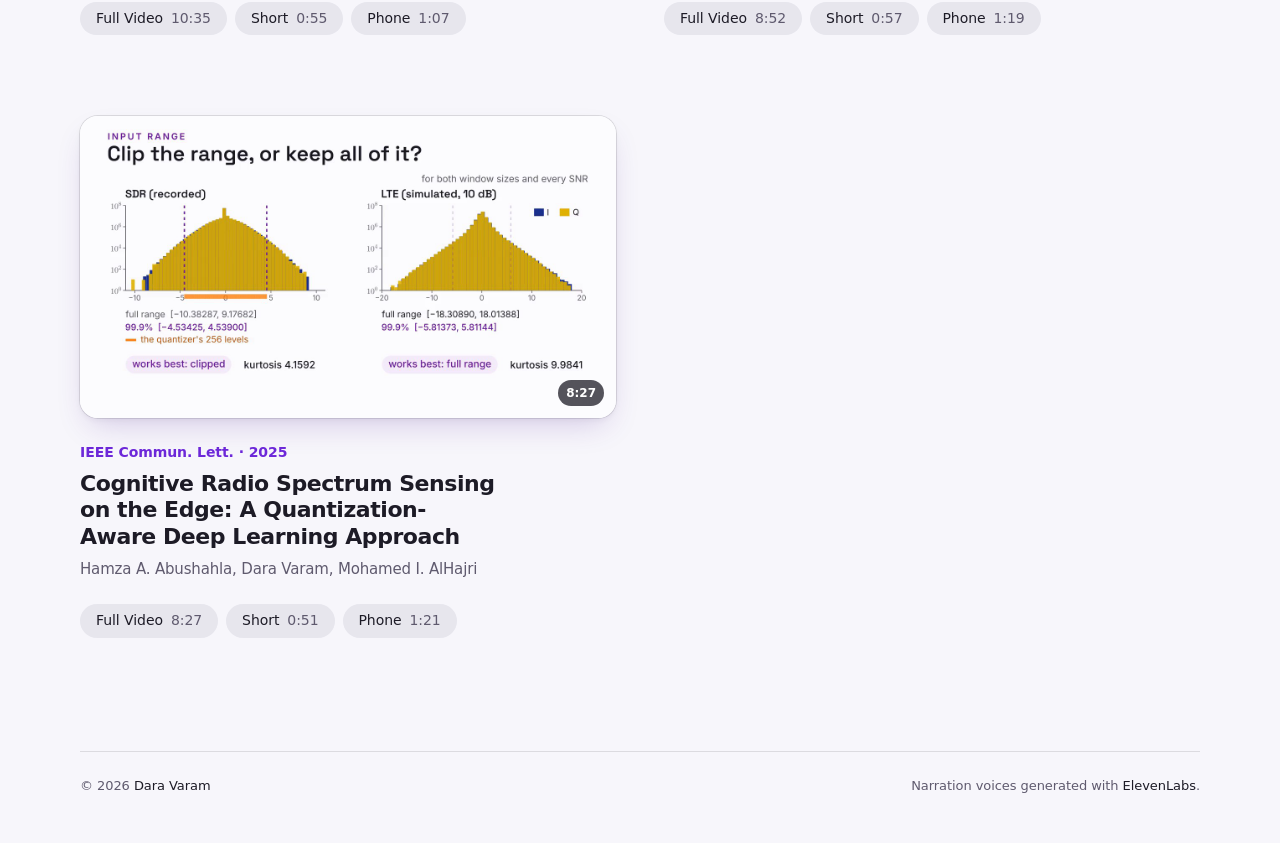
==== commit aedbcb82: "Mixed Signals: weight-space programming for EEG and ECG The fifth paper, first on the page. Its full" ====
--- a/index.html
+++ b/index.html
@@ -4,11 +4,11 @@
 <meta charset="utf-8" />
 <meta name="viewport" content="width=device-width, initial-scale=1" />
 <title>Video Library · Dara Varam</title>
-<meta name="description" content="Narrated explainers of research papers. Each paper comes in three cuts: the full video, a one-minute short and a 90-second phone video. Watch one, then read the paper." />
+<meta name="description" content="Narrated explainers of research papers. Every paper has a full video, and most also come as a one-minute short and a 90-second phone video. Watch one, then read the paper." />
 <link rel="canonical" href="https://daravaram.github.io/video-library/" />
 <meta property="og:type" content="website" />
 <meta property="og:title" content="Video Library · Dara Varam" />
-<meta property="og:description" content="Narrated explainers of research papers. Each paper comes in three cuts: the full video, a one-minute short and a 90-second phone video. Watch one, then read the paper." />
+<meta property="og:description" content="Narrated explainers of research papers. Every paper has a full video, and most also come as a one-minute short and a 90-second phone video. Watch one, then read the paper." />
 <meta property="og:url" content="https://daravaram.github.io/video-library/" />
 <meta property="og:image" content="https://daravaram.github.io/video-library/assets/og.jpg" />
 <meta name="twitter:card" content="summary_large_image" />
@@ -26,13 +26,24 @@
   <header class="masthead">
     <p class="eyebrow"><a href="https://daravaram.github.io/">Dara Varam</a></p>
     <h1>Video Library</h1>
-    <p class="intro">Narrated explainers of research papers. Each paper comes in three cuts: the full video, a one-minute short and a 90-second phone video. Watch one, then read the paper.</p>
-    <p class="stats">4 papers · 12 videos · 45 minutes</p>
+    <p class="intro">Narrated explainers of research papers. Every paper has a full video, and most also come as a one-minute short and a 90-second phone video. Watch one, then read the paper.</p>
+    <p class="stats">5 papers · 13 videos · 51 minutes</p>
   </header>
   <main class="grid" id="main">
     <article class="card">
+      <a class="thumb" href="biowsp/" aria-label="Watch: Mixed Signals">
+        <img src="videos/biowsp/full.jpg" alt="" width="1280" height="720" fetchpriority="high" />
+        
+        <span class="runtime">5:39</span>
+      </a>
+      <p class="meta">arXiv · 2026</p>
+      <h2><a href="biowsp/">Mixed Signals: Weight-Space Programming for EEG and ECG</a></h2>
+      <p class="authors">Dara Varam, Taraneh Aminosharieh Najafi, David Atienza</p>
+      <ul class="cuts" aria-label="Cuts"><li><a href="biowsp/#full">Full Video <span>5:39</span></a></li></ul>
+    </article>
+    <article class="card">
       <a class="thumb" href="pcd/" aria-label="Watch: Priority-Constrained Descent (PCD)">
-        <img src="videos/pcd/full.jpg" alt="" width="1280" height="720" fetchpriority="high" />
+        <img src="videos/pcd/full.jpg" alt="" width="1280" height="720"  />
         <video muted loop playsinline preload="none" data-src="videos/pcd/short.mp4" aria-hidden="true" tabindex="-1"></video>
         <span class="runtime">8:16</span>
       </a>
@@ -43,7 +54,7 @@
     </article>
     <article class="card">
       <a class="thumb" href="fedpcd/" aria-label="Watch: FedPCD">
-        <img src="videos/fedpcd/full.jpg" alt="" width="1280" height="720"  />
+        <img src="videos/fedpcd/full.jpg" alt="" width="1280" height="720" loading="lazy" />
         <video muted loop playsinline preload="none" data-src="videos/fedpcd/short.mp4" aria-hidden="true" tabindex="-1"></video>
         <span class="runtime">10:35</span>
       </a>
@@ -83,6 +94,6 @@
 <div class="visitor-widget" aria-hidden="true">
 <script type="text/javascript" id="mapmyvisitors" src="https://visitormap.visitormap.workers.dev/map.js?d=vQcILETVswZfTonNsgaogfZ0&cl=171221&co=0e0b13&ct=a79bbd&w=a"></script>
 </div>
-<script src="assets/library.js?v=c49a8945"></script>
+<script src="assets/library.js?v=a1c0e005"></script>
 </body>
 </html>
